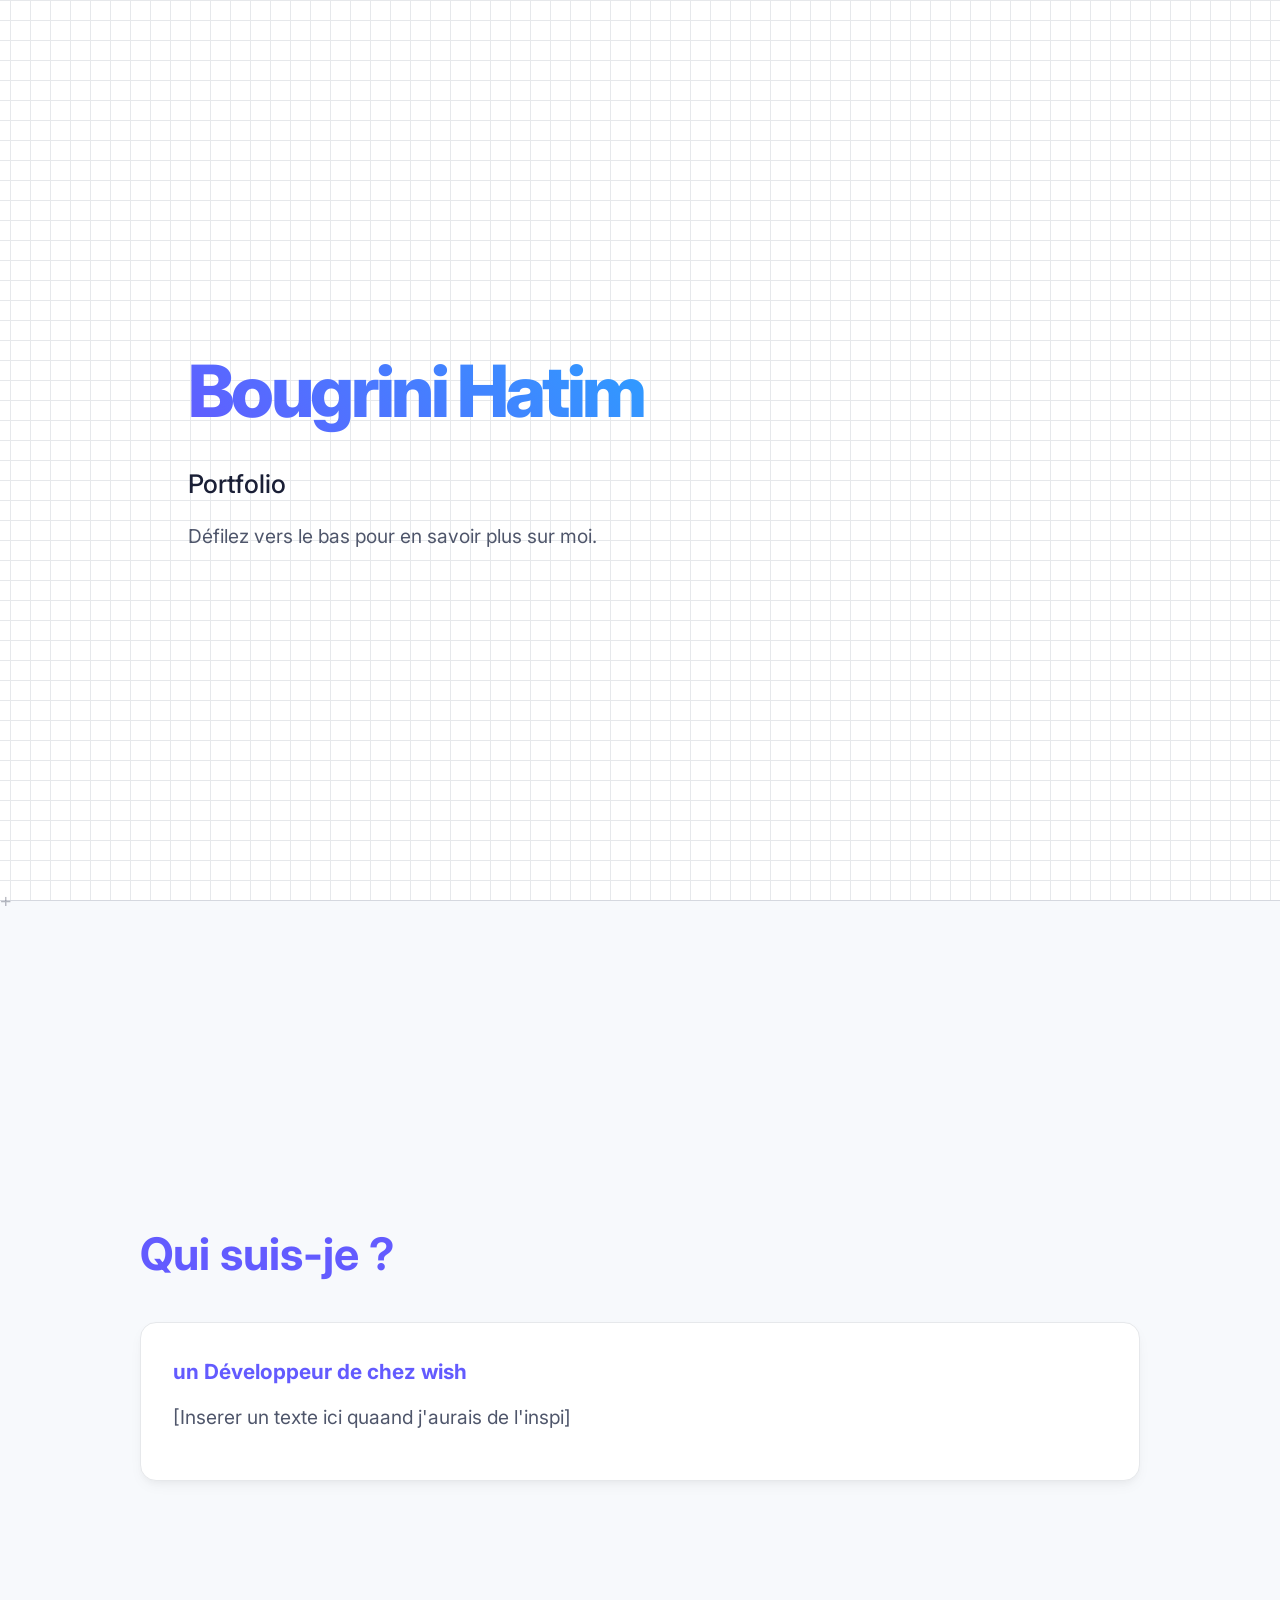
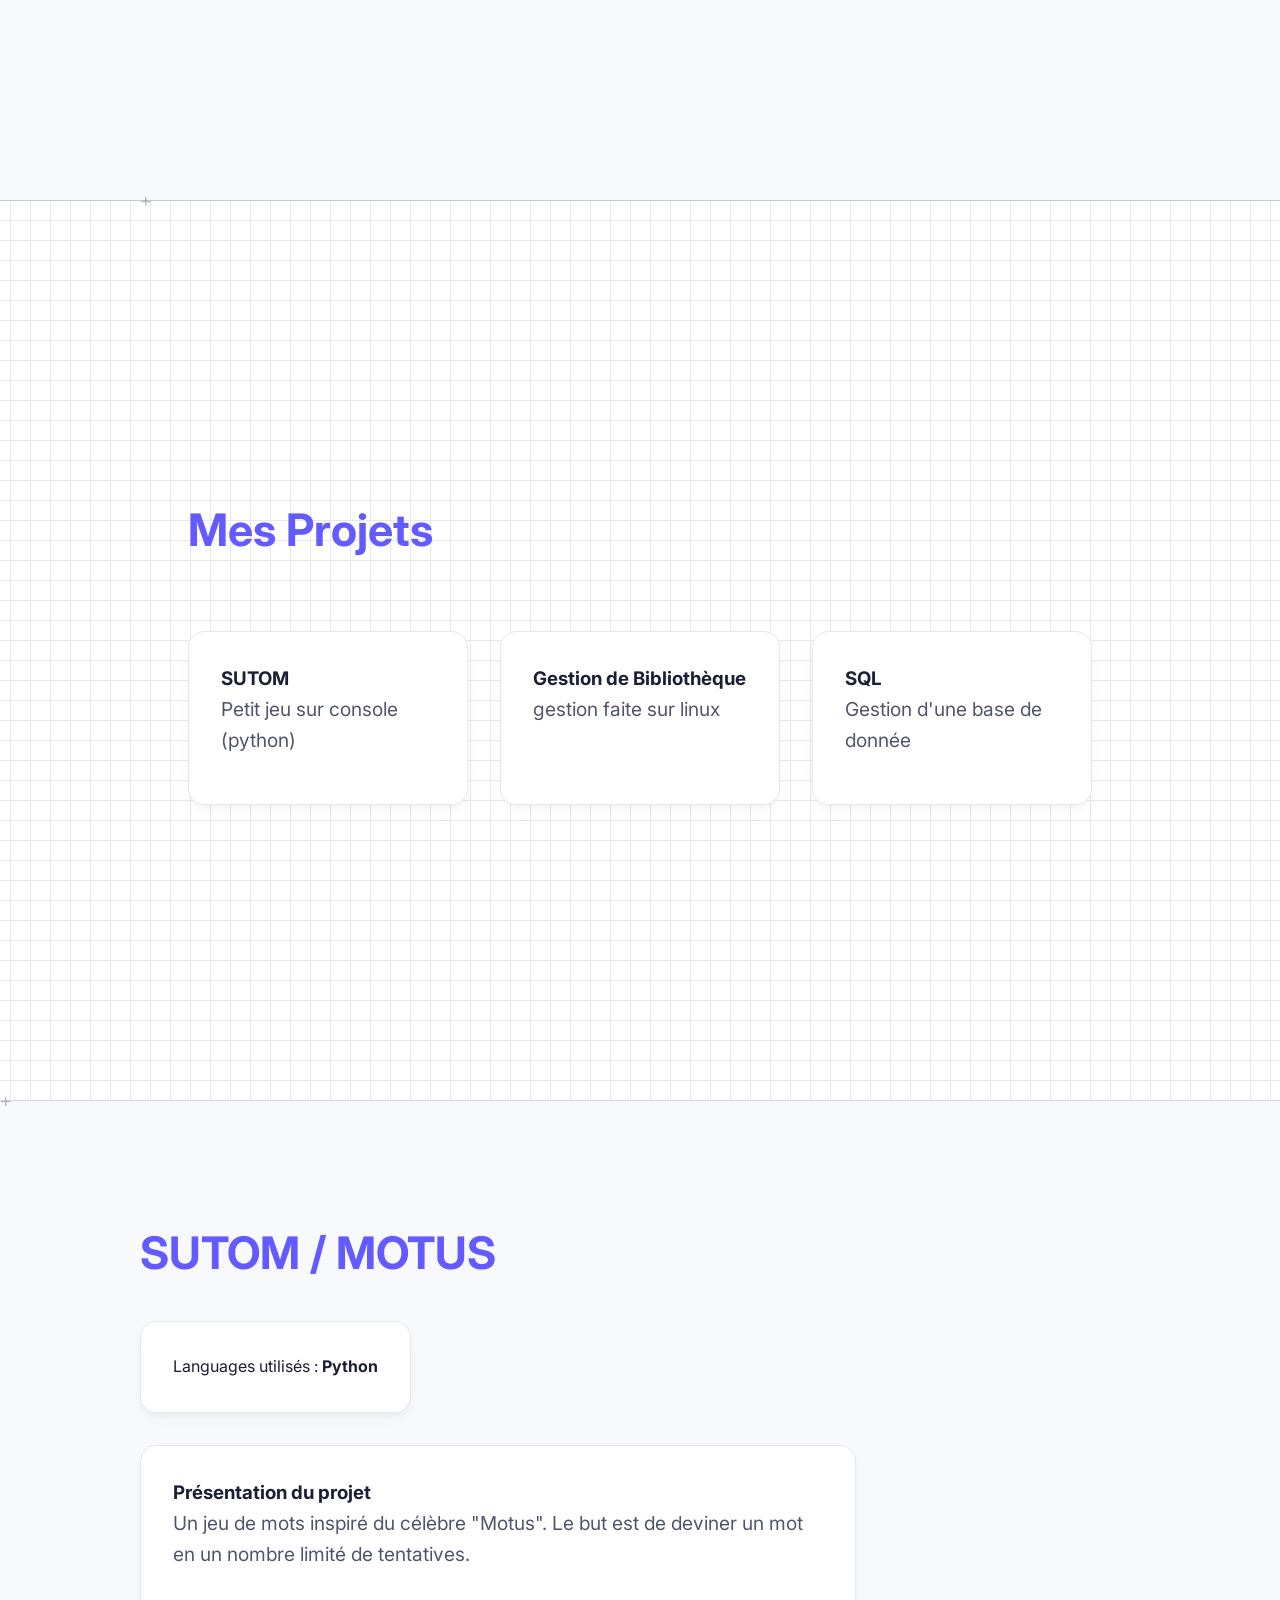
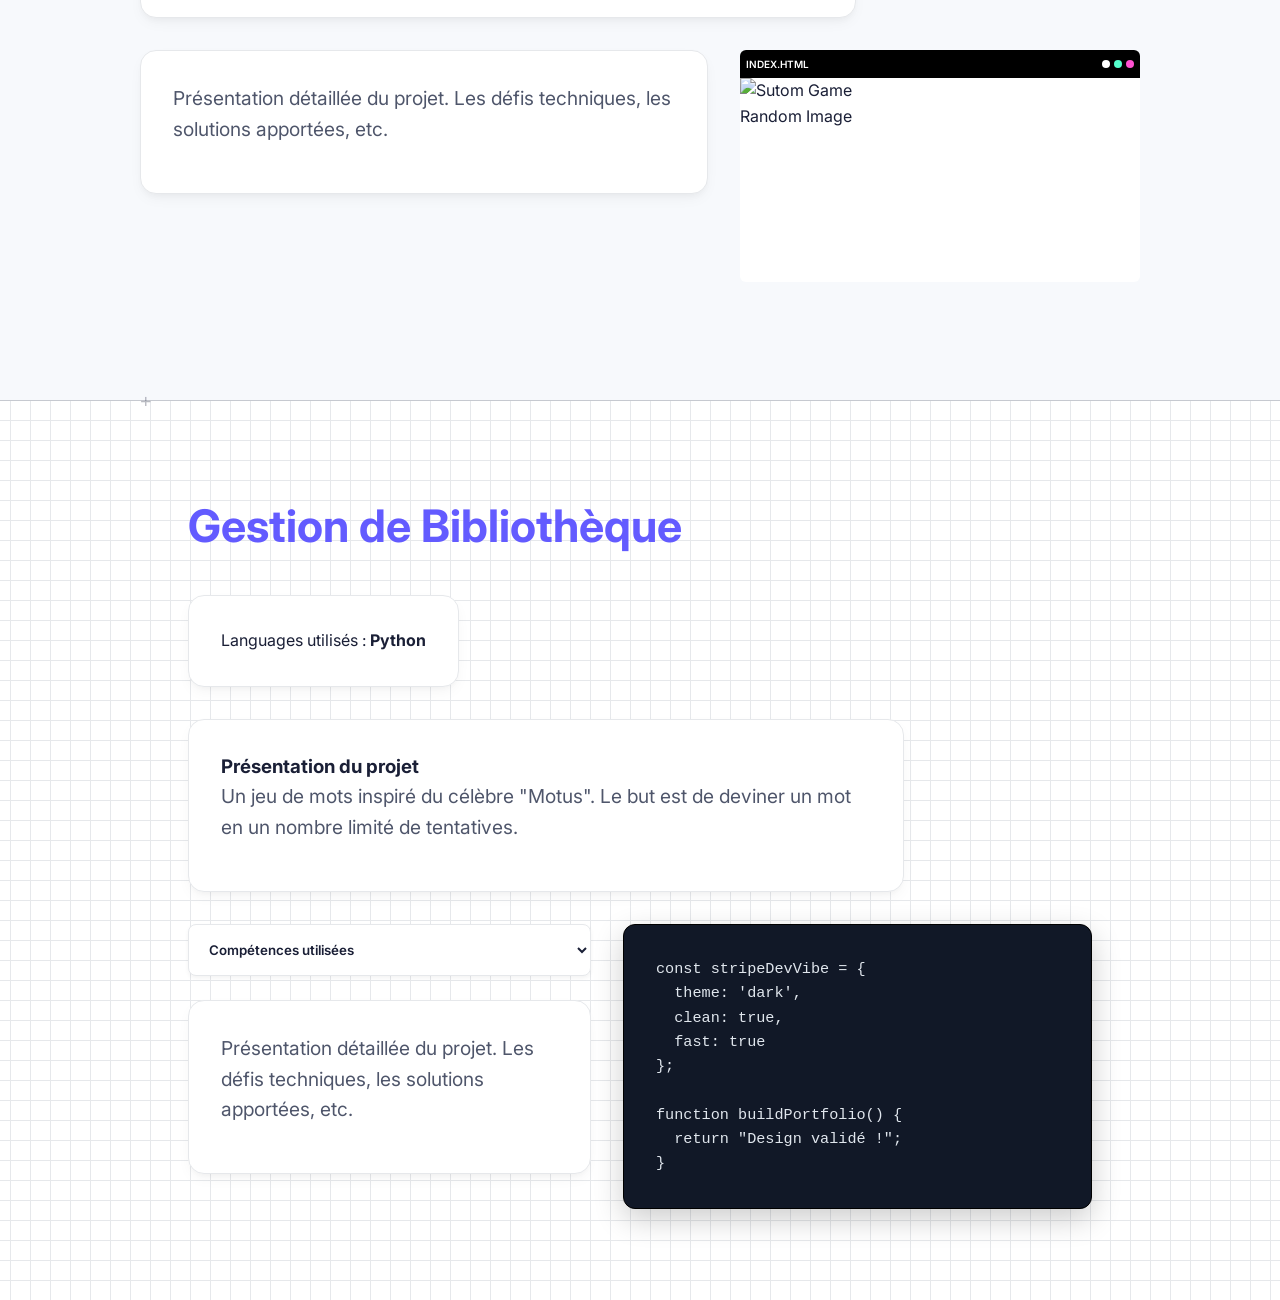
==== index.html @ d2aa2171 "feat: Add initial portfolio structure with styling and interactivity - Created index.html for the po" ====
<!DOCTYPE html>
<html lang="fr">
<head>
    <meta charset="UTF-8">
    <meta name="viewport" content="width=device-width, initial-scale=1.0">
    <title>Mon Portfolio | Développeur</title>
    
    <link href="https://fonts.googleapis.com/css2?family=Inter:wght@400;500;700&display=swap" rel="stylesheet">
    
    <link rel="stylesheet" href="style.css">
</head>
<body>

    <section class="section" id="accueil">
        <h1 class="text-gradient">Bougrini Hatim</h1>
        <p class="subtitle">Portfolio</p>
        <p>Défilez vers le bas pour en savoir plus sur moi.</p>
    </section>

    <section class="section" id="about">
        <h2>Qui suis-je ?</h2>
        <div class="card about-card">
            <p class="highlight-text">un Développeur de chez wish</p>
            <p>[Inserer un texte ici quaand j'aurais de l'inspi]</p>
        </div>
    </section>

    <section class="section" id="projets">
        <h2>Mes Projets</h2>
        <div class="projects-grid">
            <div class="card"><h3>SUTOM</h3><p>Petit jeu sur console (python)</p></div>
            <div class="card"><h3>Gestion de Bibliothèque</h3><p>gestion faite sur linux</p></div>
            <div class="card"><h3>SQL</h3><p>Gestion d'une base de donnée</p></div>

        </div>
    </section>

    <section class="section" id="projet-detail">
        <h2>SUTOM / MOTUS</h2>
        
        <div class="project-detail-layout">

            <div class="card">  
                Languages utilisés : <strong>Python</strong>
            </div>
            
            <div class="card">  
                <h3>Présentation du projet</h3>
                <p>Un jeu de mots inspiré du célèbre "Motus". Le but est de deviner un mot en un nombre limité de tentatives.</p>
            </div>

            <div class="project-info">

                
                <div class="card">
                    <p>Présentation détaillée du projet. Les défis techniques, les solutions apportées, etc.</p>
                </div>
            </div>

            <div class="window-container">
                <div class="top-bar">
                    <span class="top-bar-name">index.html</span>
                    <div class="top-bar-actions">
                        <div class="action-one"></div>
                        <div class="action-two"></div>
                        <div class="action-three"></div>
                    </div>
                </div>
                <figure>
                    <img src="image/Sutom.png" alt="Sutom Game">
                    <figcaption>Random Image</figcaption>
                </figure>
            </div>
            
        </div>
    </section>
    <section class="section" id="projet-detail">
        <h2>Gestion de Bibliothèque</h2>
        
        <div class="project-detail-layout">

            <div class="card">  
                Languages utilisés : <strong>Python</strong>
            </div>
            
            <div class="card">  
                <h3>Présentation du projet</h3>
                <p>Un jeu de mots inspiré du célèbre "Motus". Le but est de deviner un mot en un nombre limité de tentatives.</p>
            </div>

            <div class="project-info">
                <select class="custom-select">
                    <option>Compétences utilisées</option>
                    <option>Python</option>
                    <option>JavaScript</option>
                    <option>React</option>
                </select>
                
                <div class="card">
                    <p>Présentation détaillée du projet. Les défis techniques, les solutions apportées, etc.</p>
                </div>
            </div>

            <div class="code-window">
<pre><code>const stripeDevVibe = {
  theme: 'dark',
  clean: true,
  fast: true
};

function buildPortfolio() {
  return "Design validé !";
}
</code></pre>
            </div>
            
        </div>
    </section>
<script src="script.js"></script>
</body>
</html>
---- style.css ----
/* ==========================================================================
   1. VARIABLES GLOBALES - Thème Clair "Effet Papier" (Inspiration Stripe)
   ========================================================================== */
:root {
    /* Couleurs de base */
    --bg-white: #ffffff;        /* Fond pur pour l'effet papier */
    --bg-alt: #f7f9fc;          /* Fond alternatif léger pour différencier les sections */
    
    /* Cartes et Éléments */
    --card-bg: #ffffff;
    --border-color: #e6e8eb;     /* Bordure très claire pour l'effet papier */
    
    /* Typographie */
    --text-main: #1A1F36;       /* Noir très foncé pour une lecture nette */
    --text-muted: #5469D4;      /* Un bleu élégant typique de Stripe pour le texte secondaire */
    
    /* Accent et Code */
    --accent: #635bff;          /* Le violet vibrant de Stripe */
    --code-bg: #111827;         /* On garde le code en noir pour le contraste, très chic */
    
    /* Polices */
    --font-sans: 'Inter', sans-serif;
    --font-mono: 'Courier New', Courier, monospace;
}

/* ==========================================================================
   2. RÉINITIALISATION ET ARRIÈRE-PLAN
   ========================================================================== */
* { 
    box-sizing: border-box; 
    margin: 0; 
    padding: 0; 
}

html {
    scroll-behavior: smooth;
    /* On garde l'aimant vertical (Scroll Snap) pour marquer les transitions */
    scroll-snap-type: y mandatory; 
}

body {
    background-color: var(--bg-white);
    color: var(--text-main);
    font-family: var(--font-sans);
    line-height: 1.6;
    
    /* --- EFFET DE QUADRILLAGE DISCRET (Background Grid) --- */
    /* Création d'un motif de grille de 20px x 20px avec des lignes fines gris clair */
    background-image: 
        linear-gradient(var(--border-color) 1px, transparent 1px),
        linear-gradient(90deg, var(--border-color) 1px, transparent 1px);
    background-size: 20px 20px;
    background-position: center;
}

/* ==========================================================================
   3. MISE EN PAGE ET SÉPARATION ULTRA NETTE
   ========================================================================== */
.section {
    position: relative; /* INDISPENSABLE : Sert de point de repère pour dessiner la ligne */
    min-height: 100vh;
    display: flex;
    flex-direction: column;
    justify-content: center;
    max-width: 1000px;
    margin: 0 auto;
    padding: 3rem;
    
    scroll-snap-align: start; 
    scroll-snap-stop: always; 
    
    /* Animation (toujours là) */
    opacity: 0;
    transform: translateY(15vh) scale(0.92);
    filter: blur(8px); 
    transition: opacity 1.2s cubic-bezier(0.22, 1, 0.36, 1), 
                transform 1.2s cubic-bezier(0.22, 1, 0.36, 1),
                filter 1.2s cubic-bezier(0.22, 1, 0.36, 1);
}

/* --- LA LIGNE DE SÉPARATION (Bord à Bord) --- */
/* S'applique à toutes les sections sauf l'accueil (qui est tout en haut) */
.section:not(#accueil)::before {
    content: '';
    position: absolute;
    top: 0;
    left: 50%;
    transform: translateX(-50%);
    width: 100vw; /* Force la ligne à faire 100% de la largeur de l'écran */
    height: 1px;  /* Épaisseur de la ligne */
    background-color: var(--text-main); /* Couleur noire */
    opacity: 0.15; /* Transparence pour que ce soit subtil */
}

/* --- LE DÉTAIL STRIPE : LA CROIX DE REPÉRAGE (+) --- */
/* Ajoute un petit "+" technique sur le bord gauche de ton contenu */
.section:not(#accueil)::after {
    content: '+';
    position: absolute;
    top: -12px; /* Centre le "+" parfaitement sur la ligne */
    left: 0;
    color: var(--text-main);
    font-family: var(--font-mono);
    opacity: 0.3;
    font-size: 1.2rem;
}

/* Alternance des fonds */
.section:nth-child(even) {
    background-color: var(--bg-alt);
    max-width: 100%; 
    padding-left: calc(50% - 500px); 
    padding-right: calc(50% - 500px);
}

.section.is-visible {
    opacity: 1;
    transform: translateY(0) scale(1);
    filter: blur(0);
}
/* ==========================================================================
   4. TYPOGRAPHIE CLAIRE
   ========================================================================== */
h1 { 
    font-size: 4.5rem; 
    font-weight: 800; /* Plus gras pour le thème clair */
    letter-spacing: -0.05em; 
    margin-bottom: 1rem; 
    color: var(--text-main);
}

h2 { 
    font-size: 2.8rem; 
    font-weight: 700; 
    margin-bottom: 2rem; 
    color: var(--accent); /* Le titre de section utilise l'accent */
}

/* Effet de texte en dégradé mis à jour pour thème clair (style Stripe) */
.text-gradient {
    background: -webkit-linear-gradient(45deg, #635bff, #00d4ff);
    -webkit-background-clip: text;
    background-clip: text;
    -webkit-text-fill-color: transparent;
}

.subtitle {
    font-size: 1.6rem; 
    color: var(--text-main);
    font-weight: 500;
}

p { 
    color: #4f566b; /* Gris moyen pour la lecture prolongée */
    font-size: 1.2rem; 
    max-width: 650px; 
    margin-bottom: 1rem;
}

.highlight-text {
    color: var(--accent);
    font-weight: 700;
    font-size: 1.3rem;
    margin-bottom: 0.8rem;
}

/* ==========================================================================
   5. COMPOSANTS "EFFET PAPIER" (Cards)
   ========================================================================== */

/* L'élément clé : box-shadow subtil qui donne l'effet papier posé */
.card {
    background-color: var(--card-bg);
    border: 1px solid var(--border-color);
    border-radius: 16px; /* Coins plus arrondis */
    padding: 2rem;
    /* Ombre subtile et diffuse style Stripe pour l'effet papier */
    box-shadow: 0 6px 15px -3px rgba(0, 0, 0, 0.05), 
                0 4px 6px -2px rgba(0, 0, 0, 0.03);
    transition: all 0.5s cubic-bezier(0.16, 1, 0.3, 1);
}

/* Effet au survol plus prononcé */
.card:hover {
    border-color: #c4cdd5; /* La bordure se fonce un peu */
    transform: translateY(-8px); /* La carte se soulève */
    /* L'ombre devient plus forte pour accentuer le soulèvement */
    box-shadow: 0 20px 25px -5px rgba(0, 0, 0, 0.1), 
                0 10px 10px -5px rgba(0, 0, 0, 0.04);
}

/* Grille de la section 3 */
.projects-grid {
    display: grid;
    grid-template-columns: repeat(auto-fit, minmax(280px, 1fr)); 
    gap: 2rem; /* Plus d'espace */
    margin-top: 2rem;
}

/* Mise en page de la section 4 (Détail projet) */
.project-detail-layout {
    display: flex;
    flex-wrap: wrap; 
    gap: 2rem;
    align-items: flex-start;
}

.project-info { 
    flex: 1; 
    min-width: 300px;
}

/* Design du menu déroulant mis à jour (style "competence menu déroulant" de ta maquette) */
.custom-select {
    background: var(--card-bg);
    color: var(--text-main);
    border: 1px solid var(--border-color);
    padding: 1rem;
    border-radius: 8px;
    margin-bottom: 1.5rem;
    font-family: inherit;
    font-weight: 600;
    width: 100%;
    cursor: pointer;
    box-shadow: 0 2px 4px rgba(0,0,0,0.05);
}

/* Design de la fenêtre de code (On garde le noir pour le contraste) */
.code-window {
    flex: 1;
    min-width: 300px;
    background-color: var(--code-bg);
    border: 1px solid #000;
    border-radius: 12px;
    padding: 2rem;
    font-family: var(--font-mono);
    color: #e0e6ed;
    font-size: 0.95rem;
    overflow-x: auto;
    box-shadow: 0 10px 30px rgba(0,0,0,0.2); /* Ombre plus forte ici pour le détacher */
}


/* ===== Window Container ===== */
.window-container {
    width: 400px;
    height: 232px;
    background-color: white;
    border-radius: 6px;
    overflow: hidden;
}

/* ===== Top Bar ===== */
.top-bar {
    padding: 6px;
    background-color: black;
    display: flex;
    align-items: center;
    justify-content: space-between;
}

.top-bar-name {
    color:white;
    font-size: 10px;
    font-weight: 600;
    text-transform: uppercase;
}

.top-bar-actions {
    display: flex;
    align-items: center;
    justify-content: center;
    gap: 4px;
}

/* ===== Action Buttons ===== */
.action-one,
.action-two,
.action-three {
    width: 8px;
    height: 8px;
    border-radius: 50%;
    background-color: #888;
}

.action-one {
    background-color: #FFFFFF;
}

.action-two {
    background-color: #54FFCC;
}

.action-three {
    background-color: #FF51D1;
}

/* ===== Media Content ===== */
figure {
    margin: 0;
    height: 100%;
    width: 100%;
}

img,
video {
    height: 100%;
    width: 100%;
    object-fit: cover;
}
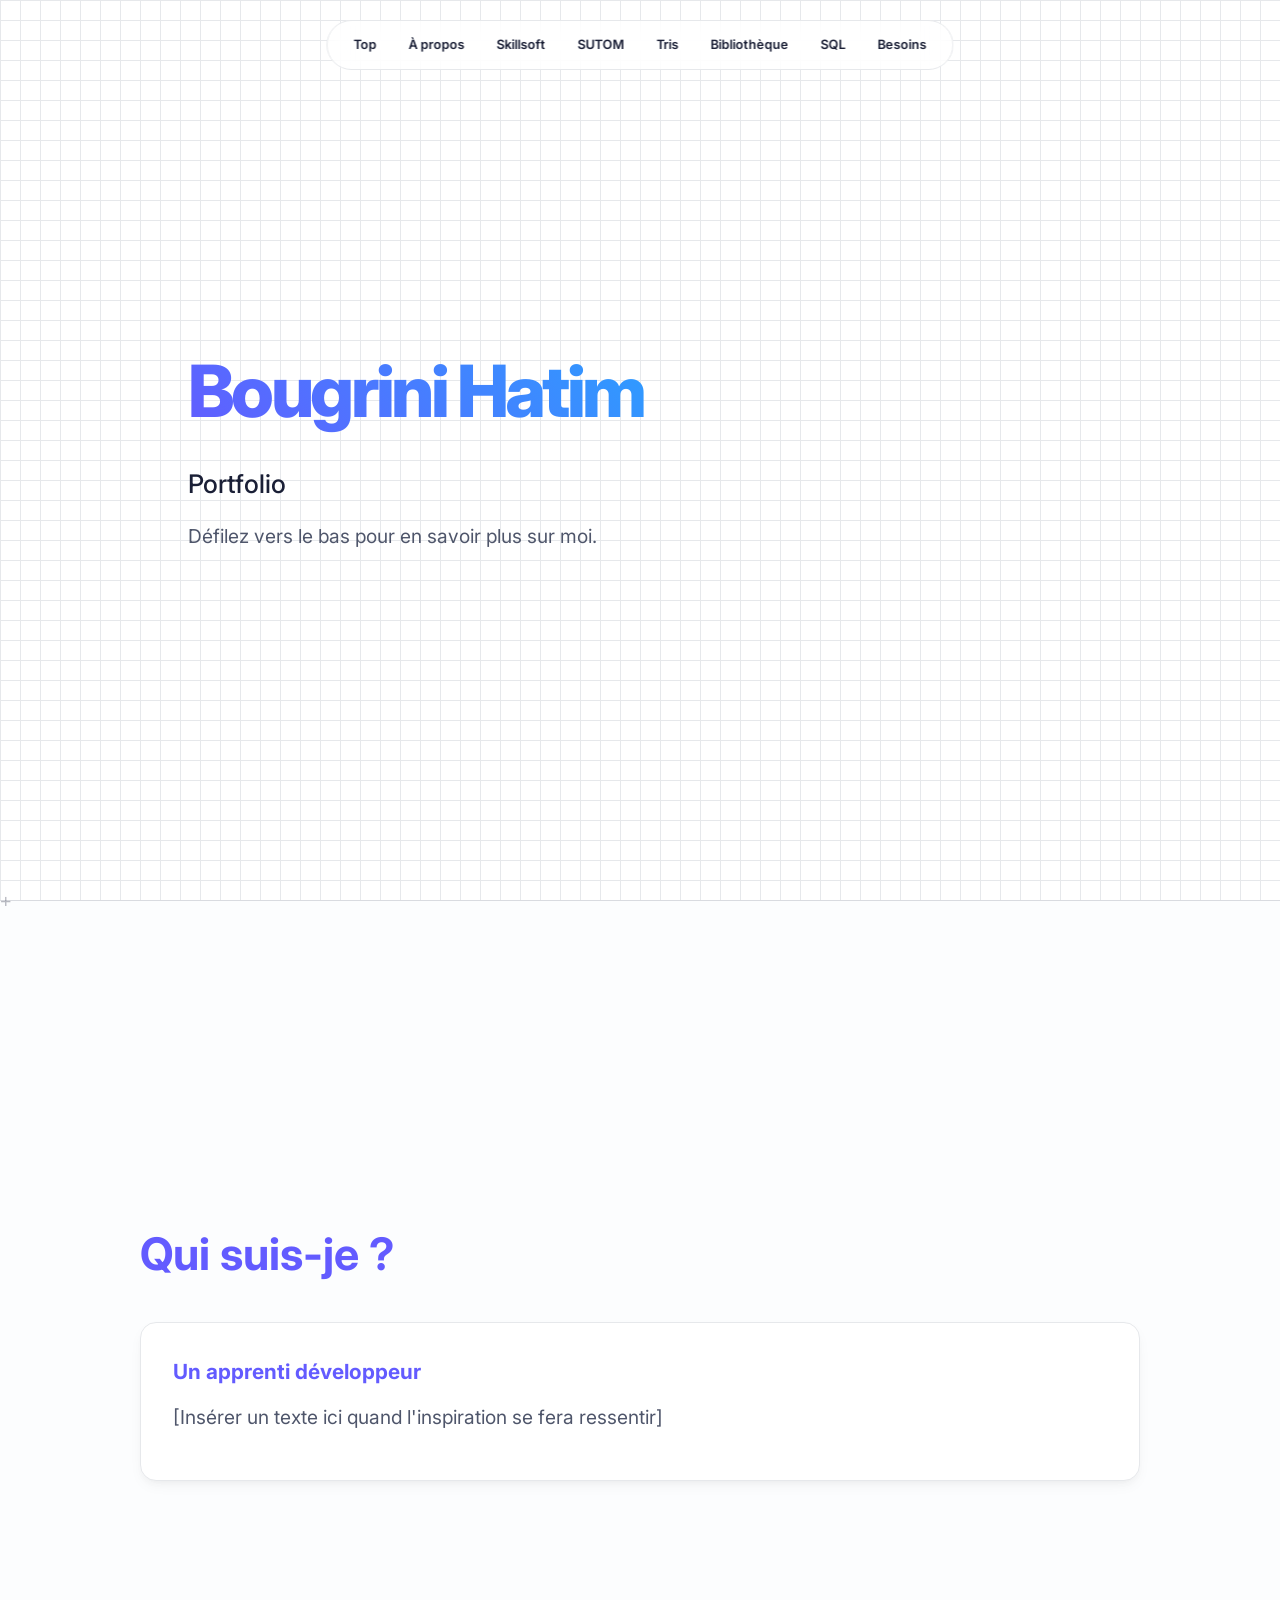
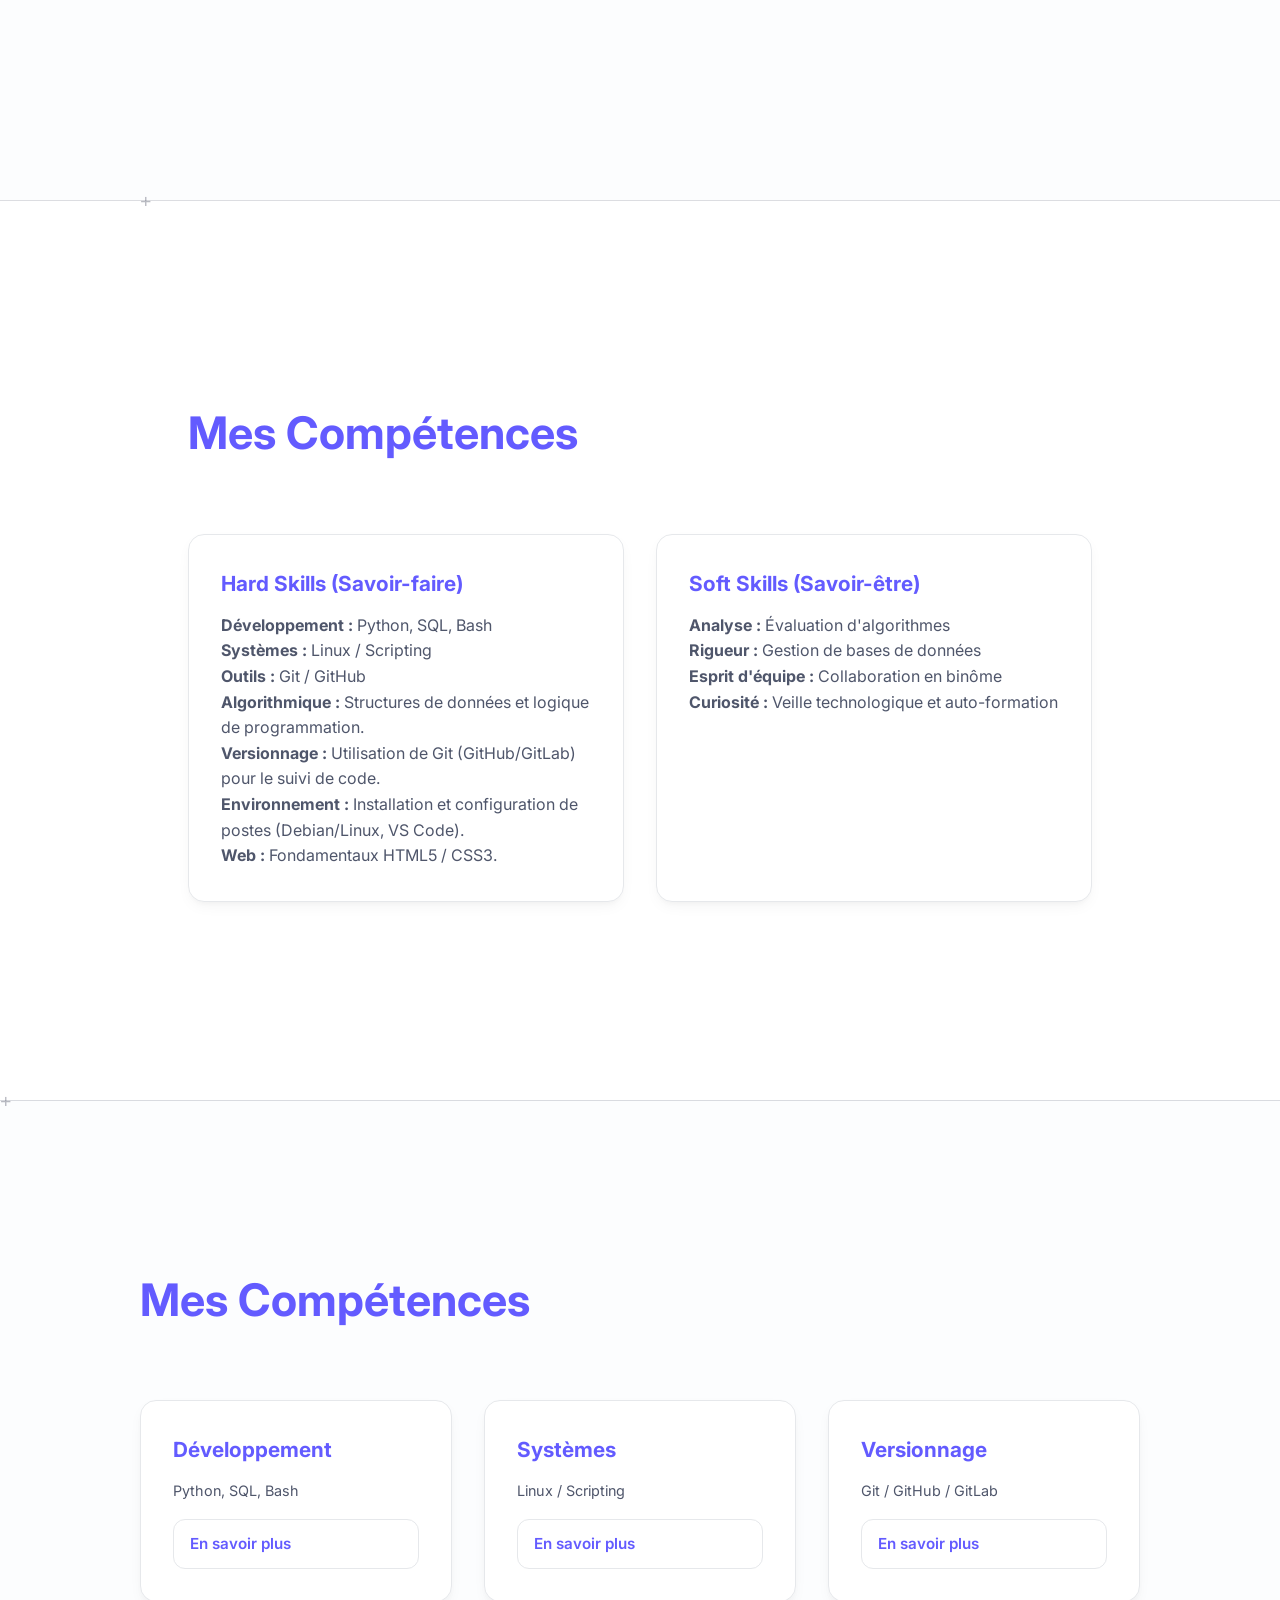
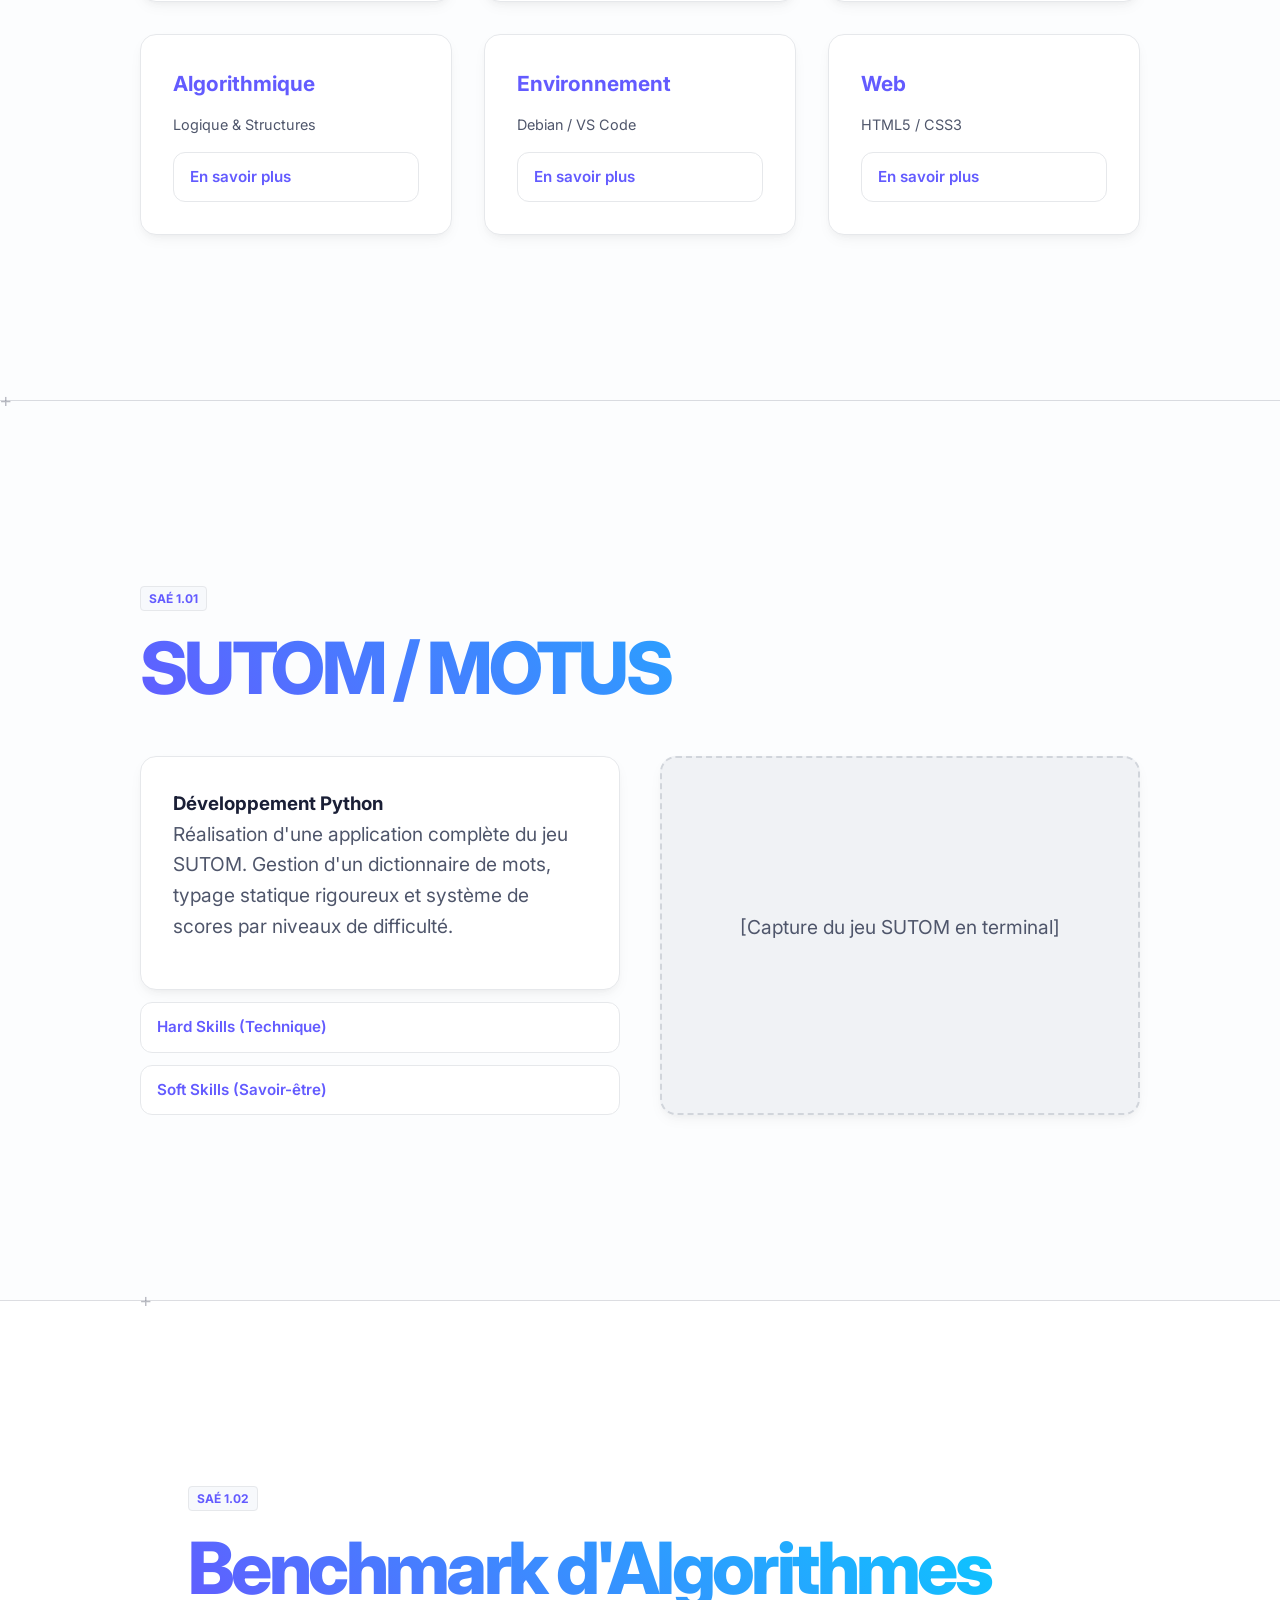
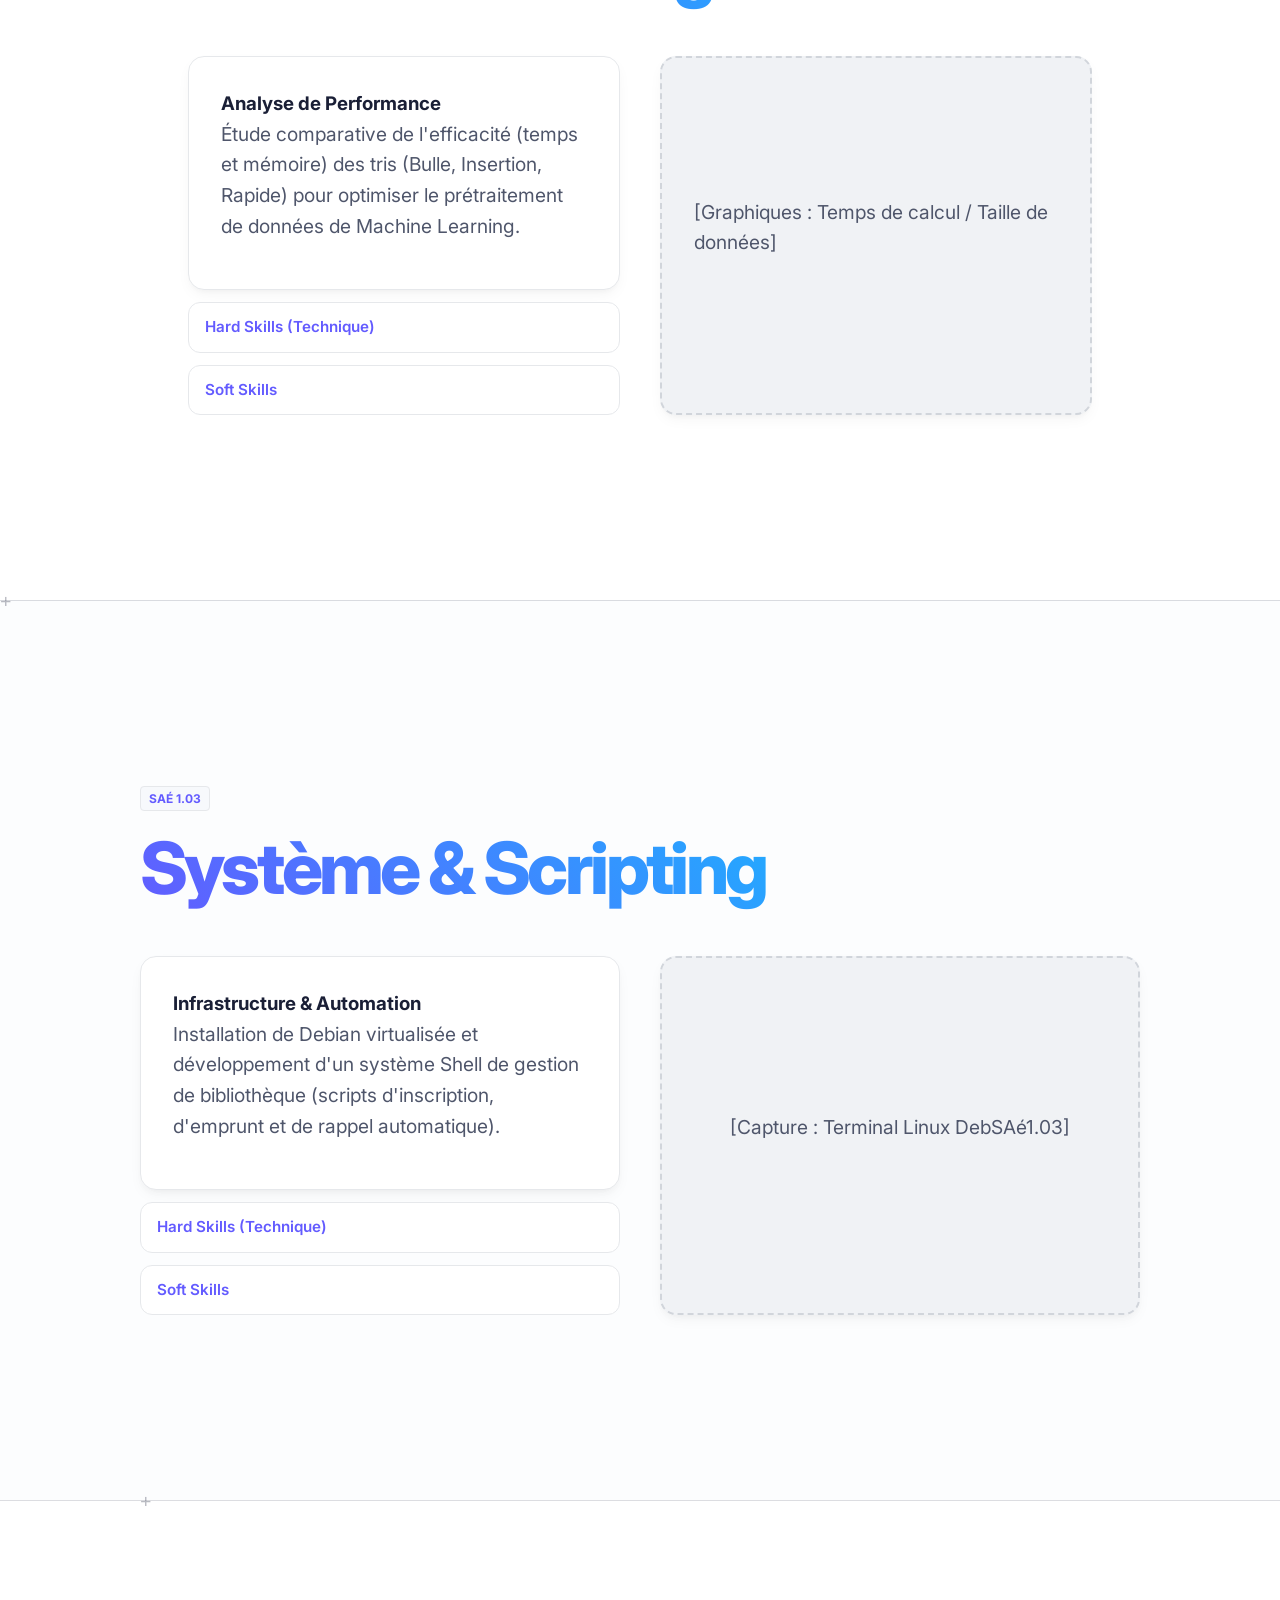
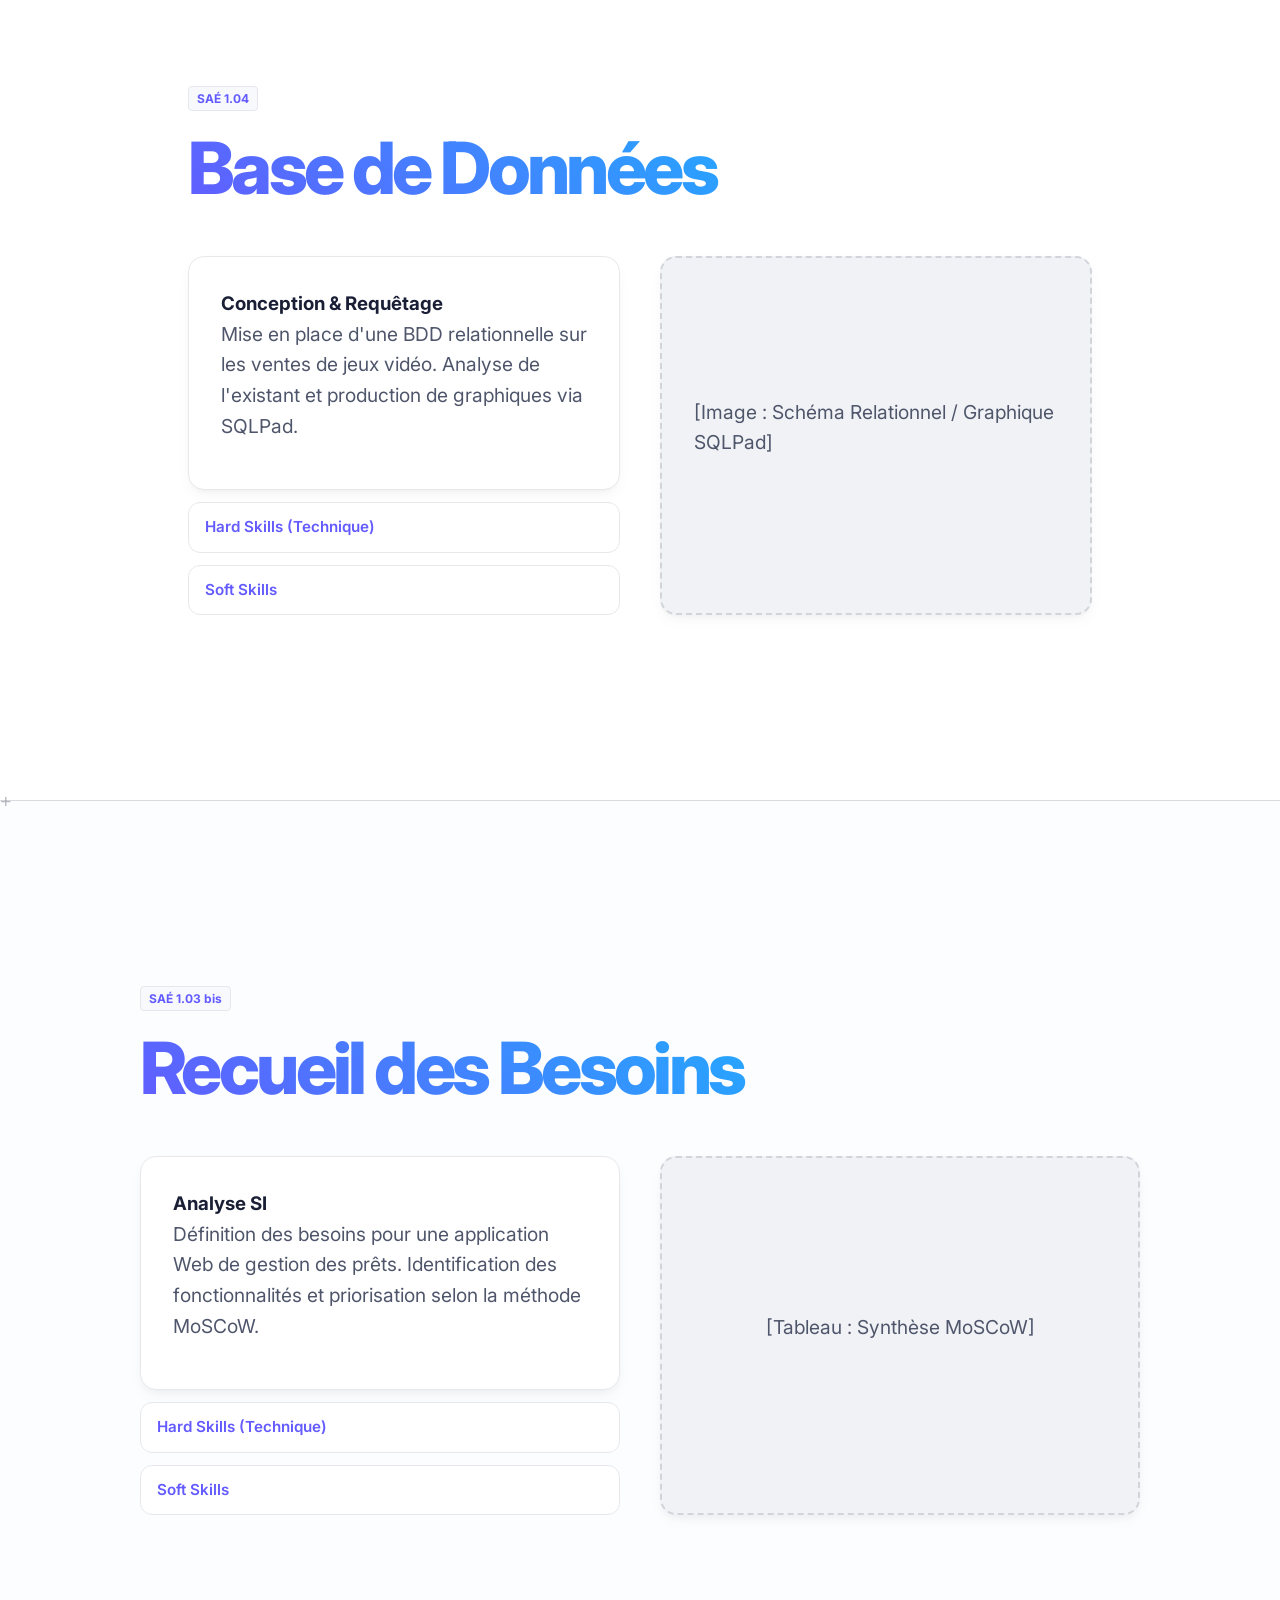
==== commit 66673f6a: "Amelioration du visuel ajout de page pour les hard skills et softskills ajoute des pages manquant su" ====
--- a/index.html
+++ b/index.html
@@ -20,102 +20,303 @@
     <section class="section" id="about">
         <h2>Qui suis-je ?</h2>
         <div class="card about-card">
-            <p class="highlight-text">un Développeur de chez wish</p>
-            <p>[Inserer un texte ici quaand j'aurais de l'inspi]</p>
-        </div>
-    </section>
-
-    <section class="section" id="projets">
-        <h2>Mes Projets</h2>
+            <p class="highlight-text">Un apprenti développeur</p>
+            <p>[Insérer un texte ici quand l'inspiration se fera ressentir]</p>
+        </div>
+    </section>
+
+    <section class="section" id="skillsoft">
+        <h2>Mes Compétences</h2>
         <div class="projects-grid">
-            <div class="card"><h3>SUTOM</h3><p>Petit jeu sur console (python)</p></div>
-            <div class="card"><h3>Gestion de Bibliothèque</h3><p>gestion faite sur linux</p></div>
-            <div class="card"><h3>SQL</h3><p>Gestion d'une base de donnée</p></div>
-
-        </div>
-    </section>
-
-    <section class="section" id="projet-detail">
-        <h2>SUTOM / MOTUS</h2>
-        
-        <div class="project-detail-layout">
-
-            <div class="card">  
-                Languages utilisés : <strong>Python</strong>
-            </div>
+            <div class="card">
+                <p class="highlight-text">Hard Skills (Savoir-faire)</p>
+                <ul style="list-style: none; color: #4f566b;">
+                    <li><strong>Développement :</strong> Python, SQL, Bash </li>
+                    <li><strong>Systèmes :</strong> Linux / Scripting </li>
+                    <li><strong>Outils :</strong> Git / GitHub </li>
+                    <li><strong>Algorithmique :</strong> Structures de données et logique de programmation.</li>
+                    <li><strong>Versionnage :</strong> Utilisation de Git (GitHub/GitLab) pour le suivi de code.</li>
+                    <li><strong>Environnement :</strong> Installation et configuration de postes (Debian/Linux, VS Code).</li>
+                    <li><strong>Web :</strong> Fondamentaux HTML5 / CSS3.</li>
+                </ul>
+            </div>
+            <div class="card">
+                <p class="highlight-text">Soft Skills (Savoir-être)</p>
+                <ul style="list-style: none; color: #4f566b;">
+                    <li><strong>Analyse :</strong> Évaluation d'algorithmes </li>
+                    <li><strong>Rigueur :</strong> Gestion de bases de données </li>
+                    <li><strong>Esprit d'équipe :</strong> Collaboration en binôme</li>
+                    <li><strong>Curiosité :</strong> Veille technologique et auto-formation</li>
+                </ul>
+            </div>
+        </div>
+    </section>
+    <section class="section" id="skillhard">
+        <h2>Mes Compétences</h2>
+        <div class="projects-grid">
             
-            <div class="card">  
-                <h3>Présentation du projet</h3>
-                <p>Un jeu de mots inspiré du célèbre "Motus". Le but est de deviner un mot en un nombre limité de tentatives.</p>
-            </div>
-
-            <div class="project-info">
-
-                
-                <div class="card">
-                    <p>Présentation détaillée du projet. Les défis techniques, les solutions apportées, etc.</p>
-                </div>
-            </div>
-
-            <div class="window-container">
-                <div class="top-bar">
-                    <span class="top-bar-name">index.html</span>
-                    <div class="top-bar-actions">
-                        <div class="action-one"></div>
-                        <div class="action-two"></div>
-                        <div class="action-three"></div>
-                    </div>
-                </div>
-                <figure>
-                    <img src="image/Sutom.png" alt="Sutom Game">
-                    <figcaption>Random Image</figcaption>
-                </figure>
-            </div>
-            
-        </div>
-    </section>
-    <section class="section" id="projet-detail">
-        <h2>Gestion de Bibliothèque</h2>
-        
-        <div class="project-detail-layout">
-
-            <div class="card">  
-                Languages utilisés : <strong>Python</strong>
-            </div>
-            
-            <div class="card">  
-                <h3>Présentation du projet</h3>
-                <p>Un jeu de mots inspiré du célèbre "Motus". Le but est de deviner un mot en un nombre limité de tentatives.</p>
-            </div>
-
-            <div class="project-info">
-                <select class="custom-select">
-                    <option>Compétences utilisées</option>
-                    <option>Python</option>
-                    <option>JavaScript</option>
-                    <option>React</option>
-                </select>
-                
-                <div class="card">
-                    <p>Présentation détaillée du projet. Les défis techniques, les solutions apportées, etc.</p>
-                </div>
-            </div>
-
-            <div class="code-window">
-<pre><code>const stripeDevVibe = {
-  theme: 'dark',
-  clean: true,
-  fast: true
-};
-
-function buildPortfolio() {
-  return "Design validé !";
-}
-</code></pre>
-            </div>
-            
-        </div>
-    </section>
+            <div class="card">
+                <p class="highlight-text">Développement</p>
+                <p style="color: #4f566b; font-size: 0.9rem;">Python, SQL, Bash</p>
+                <details class="skills-dropdown">
+                    <summary>En savoir plus</summary>
+                    <div class="skills-content">
+                        <p>Conception d'applications encore en cours d'apprantissage au sein de l'IUT du limousin.</p>
+                    </div>
+                </details>
+            </div>
+
+            <div class="card">
+                <p class="highlight-text">Systèmes</p>
+                <p style="color: #4f566b; font-size: 0.9rem;">Linux / Scripting</p>
+                <details class="skills-dropdown">
+                    <summary>En savoir plus</summary>
+                    <div class="skills-content">
+                        <p>Maîtrise de l'environnement Linux, manipulation de fichiers et création de scripts Shell pour l'administration système.</p>
+                    </div>
+                </details>
+            </div>
+
+            <div class="card">
+                <p class="highlight-text">Versionnage</p>
+                <p style="color: #4f566b; font-size: 0.9rem;">Git / GitHub / GitLab</p>
+                <details class="skills-dropdown">
+                    <summary>En savoir plus</summary>
+                    <div class="skills-content">
+                        <p>Suivi de modifications de code, gestion de branches et collaboration sur des dépôts distants (GitHub).</p>
+                    </div>
+                </details>
+            </div>
+
+            <div class="card">
+                <p class="highlight-text">Algorithmique</p>
+                <p style="color: #4f566b; font-size: 0.9rem;">Logique & Structures</p>
+                <details class="skills-dropdown">
+                    <summary>En savoir plus</summary>
+                    <div class="skills-content">
+                        <p>Étude de la complexité des tris via observation des couts en temp et en memoires, optimisation des performances.</p>
+                    </div>
+                </details>
+            </div>
+
+            <div class="card">
+                <p class="highlight-text">Environnement</p>
+                <p style="color: #4f566b; font-size: 0.9rem;">Debian / VS Code</p>
+                <details class="skills-dropdown">
+                    <summary>En savoir plus</summary>
+                    <div class="skills-content">
+                        <p>Installation et configuration complète de postes de travail virtualisés. Pour configurer l'acces au systeme de gestion de la bibliotheque.</p>
+                    </div>
+                </details>
+            </div>
+
+            <div class="card">
+                <p class="highlight-text">Web</p>
+                <p style="color: #4f566b; font-size: 0.9rem;">HTML5 / CSS3</p>
+                <details class="skills-dropdown">
+                    <summary>En savoir plus</summary>
+                    <div class="skills-content">
+                        <p>Elaboration lors de Td/Tp de site web en cours d'apprantissage au sein de l'IUT du limousin.</p>
+                    </div>
+                </details>
+            </div>
+
+        </div>
+    </section>
+    
+
+   <nav class="project-nav">
+    <a href="#accueil">Top</a>
+    <a href="#about">À propos</a>
+    <a href="#skillsoft">Skillsoft</a>
+
+    <a href="#sutom">SUTOM</a>
+    <a href="#tris">Tris</a>
+    <a href="#bash">Bibliothèque</a>
+    <a href="#sql">SQL</a>
+    <a href="#besoins">Besoins</a>
+    </nav>
+
+    <section class="section project-full-page" id="sutom">
+        <div class="project-container">
+            <span class="tag">SAÉ 1.01</span>
+            <h1 class="text-gradient">SUTOM / MOTUS</h1>
+            <div class="project-grid-layout">
+                <div class="project-info">
+                    <div class="card">
+                        <h3>Développement Python</h3>
+                        <p>Réalisation d'une application complète du jeu SUTOM. Gestion d'un dictionnaire de mots, typage statique rigoureux et système de scores par niveaux de difficulté.</p>
+                    </div>
+                    <details class="skills-dropdown">
+                        <summary>   Hard Skills (Technique)</summary>
+                        <div class="skills-content">
+                            <ul>
+                                <li><strong>AC 1 & 2 :</strong> Implémentation et élaboration de conceptions simples.</li>
+                                <li><strong>Algorithmique :</strong> Logique de comparaison de chaînes et gestion de dictionnaires.</li>
+                                <li><strong>Tests :</strong> Validation des spécifications via tests unitaires (AC 3).</li>
+                            </ul>
+                        </div>
+                    </details>
+                    <details class="skills-dropdown">
+                        <summary>   Soft Skills (Savoir-être)</summary>
+                        <div class="skills-content">
+                            <p><strong>Rigueur :</strong> Utilisation systématique de préconditions et postconditions. <br> <strong>Travail d'équipe :</strong> Collaboration efficace en binôme.</p>
+                        </div>
+                    </details>
+                </div>
+                <div class="project-visual">
+                    <div class="card image-placeholder">
+                        <p>[Capture du jeu SUTOM en terminal]</p>
+                    </div>
+                </div>
+            </div>
+        </div>
+    </section>
+
+    <section class="section project-full-page" id="tris">
+        <div class="project-container">
+            <span class="tag">SAÉ 1.02</span>
+            <h1 class="text-gradient">Benchmark d'Algorithmes</h1>
+            <div class="project-grid-layout">
+                <div class="project-info">
+                    <div class="card">
+                        <h3>Analyse de Performance</h3>
+                        <p>Étude comparative de l'efficacité (temps et mémoire) des tris (Bulle, Insertion, Rapide) pour optimiser le prétraitement de données de Machine Learning.</p>
+                    </div>
+                    <details class="skills-dropdown">
+                        <summary>   Hard Skills (Technique)</summary>
+                        <div class="skills-content">
+                            <ul>
+                                <li><strong>AC 1 & 2 :</strong> Analyse méthodique et comparaison d'approches algorithmiques.</li>
+                                <li><strong>Mathématiques :</strong> Formalisation d'outils de mesure de complexité (AC 3).</li>
+                                <li><strong>Visualisation :</strong> Génération de graphiques de performance.</li>
+                            </ul>
+                        </div>
+                    </details>
+                    <details class="skills-dropdown">
+                        <summary>   Soft Skills</summary>
+                        <div class="skills-content">
+                            <p><strong>Esprit Critique :</strong> Interprétation scientifique des résultats de benchmark. <br> <strong>Synthèse :</strong> Présentation orale des résultats techniques.</p>
+                        </div>
+                    </details>
+                </div>
+                <div class="project-visual">
+                    <div class="card image-placeholder">
+                        <p>[Graphiques : Temps de calcul / Taille de données]</p>
+                    </div>
+                </div>
+            </div>
+        </div>
+    </section>
+
+    <section class="section project-full-page" id="bash">
+        <div class="project-container">
+            <span class="tag">SAÉ 1.03</span>
+            <h1 class="text-gradient">Système & Scripting</h1>
+            <div class="project-grid-layout">
+                <div class="project-info">
+                    <div class="card">
+                        <h3>Infrastructure & Automation</h3>
+                        <p>Installation de Debian virtualisée et développement d'un système Shell de gestion de bibliothèque (scripts d'inscription, d'emprunt et de rappel automatique).</p>
+                    </div>
+                    <details class="skills-dropdown">
+                        <summary>   Hard Skills (Technique)</summary>
+                        <div class="skills-content">
+                            <ul>
+                                <li><strong>Système :</strong> Virtualisation (VirtualBox), partitionnement Swap, gestion multi-utilisateurs.</li>
+                                <li><strong>Shell :</strong> Scripting Bash avancé (SED, GREP, AWK, Date).</li>
+                                <li><strong>Sécurité :</strong> Configuration rigoureuse des droits (chmod/chown).</li>
+                            </ul>
+                        </div>
+                    </details>
+                    <details class="skills-dropdown">
+                        <summary>   Soft Skills</summary>
+                        <div class="skills-content">
+                            <p><strong>Méthodologie :</strong> Respect des procédures d'installation. <br> <strong>Sécurité :</strong> Vigilance sur les accès et la confidentialité.</p>
+                        </div>
+                    </details>
+                </div>
+                <div class="project-visual">
+                    <div class="card image-placeholder">
+                        <p>[Capture : Terminal Linux DebSAé1.03]</p>
+                    </div>
+                </div>
+            </div>
+        </div>
+    </section>
+
+    <section class="section project-full-page" id="sql">
+        <div class="project-container">
+            <span class="tag">SAÉ 1.04</span>
+            <h1 class="text-gradient">Base de Données</h1>
+            <div class="project-grid-layout">
+                <div class="project-info">
+                    <div class="card">
+                        <h3>Conception & Requêtage</h3>
+                        <p>Mise en place d'une BDD relationnelle sur les ventes de jeux vidéo. Analyse de l'existant et production de graphiques via SQLPad.</p>
+                    </div>
+                    <details class="skills-dropdown">
+                        <summary>   Hard Skills (Technique)</summary>
+                        <div class="skills-content">
+                            <ul>
+                                <li><strong>AC 1 :</strong> Interrogation de BDD via requêtes complexes (Jointures, Agrégats).</li>
+                                <li><strong>AC 3 :</strong> Modélisation (MCD/MLD) à partir d'un cahier des charges client.</li>
+                                <li><strong>Visualisation :</strong> Publication de graphiques analytiques.</li>
+                            </ul>
+                        </div>
+                    </details>
+                    <details class="skills-dropdown">
+                        <summary>   Soft Skills</summary>
+                        <div class="skills-content">
+                            <p><strong>Analyse :</strong> Capacité à proposer des extensions à un modèle existant. <br> <strong>Rigueur :</strong> Cohérence des données relationnelles.</p>
+                        </div>
+                    </details>
+                </div>
+                <div class="project-visual">
+                    <div class="card image-placeholder">
+                        <p>[Image : Schéma Relationnel / Graphique SQLPad]</p>
+                    </div>
+                </div>
+            </div>
+        </div>
+    </section>
+
+    <section class="section project-full-page" id="besoins">
+        <div class="project-container">
+            <span class="tag">SAÉ 1.03 bis</span>
+            <h1 class="text-gradient">Recueil des Besoins</h1>
+            <div class="project-grid-layout">
+                <div class="project-info">
+                    <div class="card">
+                        <h3>Analyse SI</h3>
+                        <p>Définition des besoins pour une application Web de gestion des prêts. Identification des fonctionnalités et priorisation selon la méthode MoSCoW.</p>
+                    </div>
+                    <details class="skills-dropdown">
+                        <summary>   Hard Skills (Technique)</summary>
+                        <div class="skills-content">
+                            <ul>
+                                <li><strong>Méthodologie :</strong> Tableau MoSCoW (Must, Should, Could, Won't).</li>
+                                <li><strong>Analyse :</strong> Distinction besoins fonctionnels et non-fonctionnels.</li>
+                                <li><strong>Gestion de Projet :</strong> Lien entre besoins, objectifs et exigences mesurables.</li>
+                            </ul>
+                        </div>
+                    </details>
+                    <details class="skills-dropdown">
+                        <summary>   Soft Skills</summary>
+                        <div class="skills-content">
+                            <p><strong>Empathie :</strong> Analyse du point de vue utilisateur. <br> <strong>Communication :</strong> Rédaction de documentation technique claire.</p>
+                        </div>
+                    </details>
+                </div>
+                <div class="project-visual">
+                    <div class="card image-placeholder">
+                        <p>[Tableau : Synthèse MoSCoW]</p>
+                    </div>
+                </div>
+            </div>
+        </div>
+    </section>
+    
 <script src="script.js"></script>
 </body>
 </html>
--- a/style.css
+++ b/style.css
@@ -2,23 +2,14 @@
    1. VARIABLES GLOBALES - Thème Clair "Effet Papier" (Inspiration Stripe)
    ========================================================================== */
 :root {
-    /* Couleurs de base */
-    --bg-white: #ffffff;        /* Fond pur pour l'effet papier */
-    --bg-alt: #f7f9fc;          /* Fond alternatif léger pour différencier les sections */
-    
-    /* Cartes et Éléments */
+    --bg-white: #ffffff;
+    --bg-alt: #f7f9fc;
     --card-bg: #ffffff;
-    --border-color: #e6e8eb;     /* Bordure très claire pour l'effet papier */
-    
-    /* Typographie */
-    --text-main: #1A1F36;       /* Noir très foncé pour une lecture nette */
-    --text-muted: #5469D4;      /* Un bleu élégant typique de Stripe pour le texte secondaire */
-    
-    /* Accent et Code */
-    --accent: #635bff;          /* Le violet vibrant de Stripe */
-    --code-bg: #111827;         /* On garde le code en noir pour le contraste, très chic */
-    
-    /* Polices */
+    --border-color: #e6e8eb;
+    --text-main: #1A1F36;
+    --text-muted: #5469D4;
+    --accent: #635bff;
+    --code-bg: #111827;
     --font-sans: 'Inter', sans-serif;
     --font-mono: 'Courier New', Courier, monospace;
 }
@@ -34,7 +25,6 @@
 
 html {
     scroll-behavior: smooth;
-    /* On garde l'aimant vertical (Scroll Snap) pour marquer les transitions */
     scroll-snap-type: y mandatory; 
 }
 
@@ -44,20 +34,20 @@
     font-family: var(--font-sans);
     line-height: 1.6;
     
-    /* --- EFFET DE QUADRILLAGE DISCRET (Background Grid) --- */
-    /* Création d'un motif de grille de 20px x 20px avec des lignes fines gris clair */
+    /* Quadrillage fixe */
     background-image: 
         linear-gradient(var(--border-color) 1px, transparent 1px),
         linear-gradient(90deg, var(--border-color) 1px, transparent 1px);
     background-size: 20px 20px;
-    background-position: center;
-}
-
-/* ==========================================================================
-   3. MISE EN PAGE ET SÉPARATION ULTRA NETTE
+    background-attachment: fixed; 
+}
+
+/* ==========================================================================
+   3. MISE EN PAGE ET SÉPARATION
    ========================================================================== */
 .section {
-    position: relative; /* INDISPENSABLE : Sert de point de repère pour dessiner la ligne */
+    background-color: transparent !important;
+    position: relative;
     min-height: 100vh;
     display: flex;
     flex-direction: column;
@@ -69,7 +59,7 @@
     scroll-snap-align: start; 
     scroll-snap-stop: always; 
     
-    /* Animation (toujours là) */
+    /* Animation */
     opacity: 0;
     transform: translateY(15vh) scale(0.92);
     filter: blur(8px); 
@@ -78,26 +68,30 @@
                 filter 1.2s cubic-bezier(0.22, 1, 0.36, 1);
 }
 
-/* --- LA LIGNE DE SÉPARATION (Bord à Bord) --- */
-/* S'applique à toutes les sections sauf l'accueil (qui est tout en haut) */
+.section.is-visible {
+    opacity: 1;
+    transform: translateY(0) scale(1);
+    filter: blur(0);
+}
+
+/* Ligne de séparation */
 .section:not(#accueil)::before {
     content: '';
     position: absolute;
     top: 0;
     left: 50%;
     transform: translateX(-50%);
-    width: 100vw; /* Force la ligne à faire 100% de la largeur de l'écran */
-    height: 1px;  /* Épaisseur de la ligne */
-    background-color: var(--text-main); /* Couleur noire */
-    opacity: 0.15; /* Transparence pour que ce soit subtil */
-}
-
-/* --- LE DÉTAIL STRIPE : LA CROIX DE REPÉRAGE (+) --- */
-/* Ajoute un petit "+" technique sur le bord gauche de ton contenu */
+    width: 100vw;
+    height: 1px;
+    background-color: var(--text-main);
+    opacity: 0.15;
+}
+
+/* Croix de repérage (+) */
 .section:not(#accueil)::after {
     content: '+';
     position: absolute;
-    top: -12px; /* Centre le "+" parfaitement sur la ligne */
+    top: -12px;
     left: 0;
     color: var(--text-main);
     font-family: var(--font-mono);
@@ -105,25 +99,19 @@
     font-size: 1.2rem;
 }
 
-/* Alternance des fonds */
 .section:nth-child(even) {
-    background-color: var(--bg-alt);
+    background-color: rgba(247, 249, 252, 0.4) !important;
     max-width: 100%; 
     padding-left: calc(50% - 500px); 
     padding-right: calc(50% - 500px);
 }
 
-.section.is-visible {
-    opacity: 1;
-    transform: translateY(0) scale(1);
-    filter: blur(0);
-}
-/* ==========================================================================
-   4. TYPOGRAPHIE CLAIRE
+/* ==========================================================================
+   4. TYPOGRAPHIE
    ========================================================================== */
 h1 { 
     font-size: 4.5rem; 
-    font-weight: 800; /* Plus gras pour le thème clair */
+    font-weight: 800; 
     letter-spacing: -0.05em; 
     margin-bottom: 1rem; 
     color: var(--text-main);
@@ -133,10 +121,9 @@
     font-size: 2.8rem; 
     font-weight: 700; 
     margin-bottom: 2rem; 
-    color: var(--accent); /* Le titre de section utilise l'accent */
-}
-
-/* Effet de texte en dégradé mis à jour pour thème clair (style Stripe) */
+    color: var(--accent);
+}
+
 .text-gradient {
     background: -webkit-linear-gradient(45deg, #635bff, #00d4ff);
     -webkit-background-clip: text;
@@ -151,7 +138,7 @@
 }
 
 p { 
-    color: #4f566b; /* Gris moyen pour la lecture prolongée */
+    color: #4f566b;
     font-size: 1.2rem; 
     max-width: 650px; 
     margin-bottom: 1rem;
@@ -165,39 +152,32 @@
 }
 
 /* ==========================================================================
-   5. COMPOSANTS "EFFET PAPIER" (Cards)
-   ========================================================================== */
-
-/* L'élément clé : box-shadow subtil qui donne l'effet papier posé */
+   5. COMPOSANTS
+   ========================================================================== */
 .card {
     background-color: var(--card-bg);
     border: 1px solid var(--border-color);
-    border-radius: 16px; /* Coins plus arrondis */
+    border-radius: 16px;
     padding: 2rem;
-    /* Ombre subtile et diffuse style Stripe pour l'effet papier */
     box-shadow: 0 6px 15px -3px rgba(0, 0, 0, 0.05), 
                 0 4px 6px -2px rgba(0, 0, 0, 0.03);
     transition: all 0.5s cubic-bezier(0.16, 1, 0.3, 1);
 }
 
-/* Effet au survol plus prononcé */
 .card:hover {
-    border-color: #c4cdd5; /* La bordure se fonce un peu */
-    transform: translateY(-8px); /* La carte se soulève */
-    /* L'ombre devient plus forte pour accentuer le soulèvement */
+    border-color: #c4cdd5;
+    transform: translateY(-8px);
     box-shadow: 0 20px 25px -5px rgba(0, 0, 0, 0.1), 
                 0 10px 10px -5px rgba(0, 0, 0, 0.04);
 }
 
-/* Grille de la section 3 */
 .projects-grid {
     display: grid;
     grid-template-columns: repeat(auto-fit, minmax(280px, 1fr)); 
-    gap: 2rem; /* Plus d'espace */
+    gap: 2rem;
     margin-top: 2rem;
 }
 
-/* Mise en page de la section 4 (Détail projet) */
 .project-detail-layout {
     display: flex;
     flex-wrap: wrap; 
@@ -210,7 +190,6 @@
     min-width: 300px;
 }
 
-/* Design du menu déroulant mis à jour (style "competence menu déroulant" de ta maquette) */
 .custom-select {
     background: var(--card-bg);
     color: var(--text-main);
@@ -222,10 +201,8 @@
     font-weight: 600;
     width: 100%;
     cursor: pointer;
-    box-shadow: 0 2px 4px rgba(0,0,0,0.05);
-}
-
-/* Design de la fenêtre de code (On garde le noir pour le contraste) */
+}
+
 .code-window {
     flex: 1;
     min-width: 300px;
@@ -237,11 +214,10 @@
     color: #e0e6ed;
     font-size: 0.95rem;
     overflow-x: auto;
-    box-shadow: 0 10px 30px rgba(0,0,0,0.2); /* Ombre plus forte ici pour le détacher */
-}
-
-
-/* ===== Window Container ===== */
+    box-shadow: 0 10px 30px rgba(0,0,0,0.2);
+}
+
+/* Window Mockup */
 .window-container {
     width: 400px;
     height: 232px;
@@ -250,7 +226,6 @@
     overflow: hidden;
 }
 
-/* ===== Top Bar ===== */
 .top-bar {
     padding: 6px;
     background-color: black;
@@ -259,52 +234,99 @@
     justify-content: space-between;
 }
 
-.top-bar-name {
-    color:white;
-    font-size: 10px;
+.top-bar-name { color: white; font-size: 10px; font-weight: 600; text-transform: uppercase; }
+
+.top-bar-actions { display: flex; gap: 4px; }
+
+.action-one, .action-two, .action-three { width: 8px; height: 8px; border-radius: 50%; }
+.action-one { background-color: #FFFFFF; }
+.action-two { background-color: #54FFCC; }
+.action-three { background-color: #FF51D1; }
+
+/* Details & Menus */
+.tag {
+    background: var(--bg-alt);
+    color: var(--accent);
+    padding: 4px 8px;
+    border-radius: 4px;
+    font-size: 0.75rem;
+    font-weight: bold;
+    border: 1px solid var(--border-color);
+}
+
+details.skills-dropdown {
+    margin-top: 12px;
+    border: 1px solid var(--border-color);
+    border-radius: 12px;
+    background: #fff;
+    overflow: hidden;
+}
+
+summary {
+    padding: 12px 16px;
+    font-size: 0.95rem;
     font-weight: 600;
-    text-transform: uppercase;
-}
-
-.top-bar-actions {
+    color: var(--accent);
+    cursor: pointer;
+    list-style: none;
+}
+
+.skills-content {
+    padding: 16px;
+    border-top: 1px solid var(--border-color);
+    background-color: #fafbfc;
+    font-size: 0.9rem;
+}
+
+@keyframes fadeIn {
+    from { opacity: 0; transform: translateY(-5px); }
+    to { opacity: 1; transform: translateY(0); }
+}
+
+/* Nav & Grid Layouts */
+.project-nav {
+    position: fixed;
+    top: 20px;
+    left: 50%;
+    transform: translateX(-50%);
+    background: rgba(255, 255, 255, 0.7);
+    backdrop-filter: blur(12px);
+    padding: 8px 16px;
+    border-radius: 40px;
+    border: 1px solid var(--border-color);
+    z-index: 1000;
+    display: flex;
+    gap: 12px;
+}
+
+.project-nav a {
+    text-decoration: none;
+    color: var(--text-main);
+    font-size: 0.8rem;
+    font-weight: 600;
+    padding: 6px 10px;
+    border-radius: 20px;
+}
+
+.project-grid-layout {
+    display: grid;
+    grid-template-columns: 1fr 1fr;
+    gap: 40px;
+    margin-top: 30px;
+}
+
+.image-placeholder {
+    height: 100%;
+    min-height: 350px;
+    background: #f0f2f5;
+    border: 2px dashed #d1d5db;
     display: flex;
     align-items: center;
     justify-content: center;
-    gap: 4px;
-}
-
-/* ===== Action Buttons ===== */
-.action-one,
-.action-two,
-.action-three {
-    width: 8px;
-    height: 8px;
-    border-radius: 50%;
-    background-color: #888;
-}
-
-.action-one {
-    background-color: #FFFFFF;
-}
-
-.action-two {
-    background-color: #54FFCC;
-}
-
-.action-three {
-    background-color: #FF51D1;
-}
-
-/* ===== Media Content ===== */
-figure {
-    margin: 0;
-    height: 100%;
-    width: 100%;
-}
-
-img,
-video {
-    height: 100%;
-    width: 100%;
-    object-fit: cover;
+    color: #9ca3af;
+}
+
+@media (max-width: 850px) {
+    .project-grid-layout { grid-template-columns: 1fr; }
+    .project-nav { display: none; }
 }
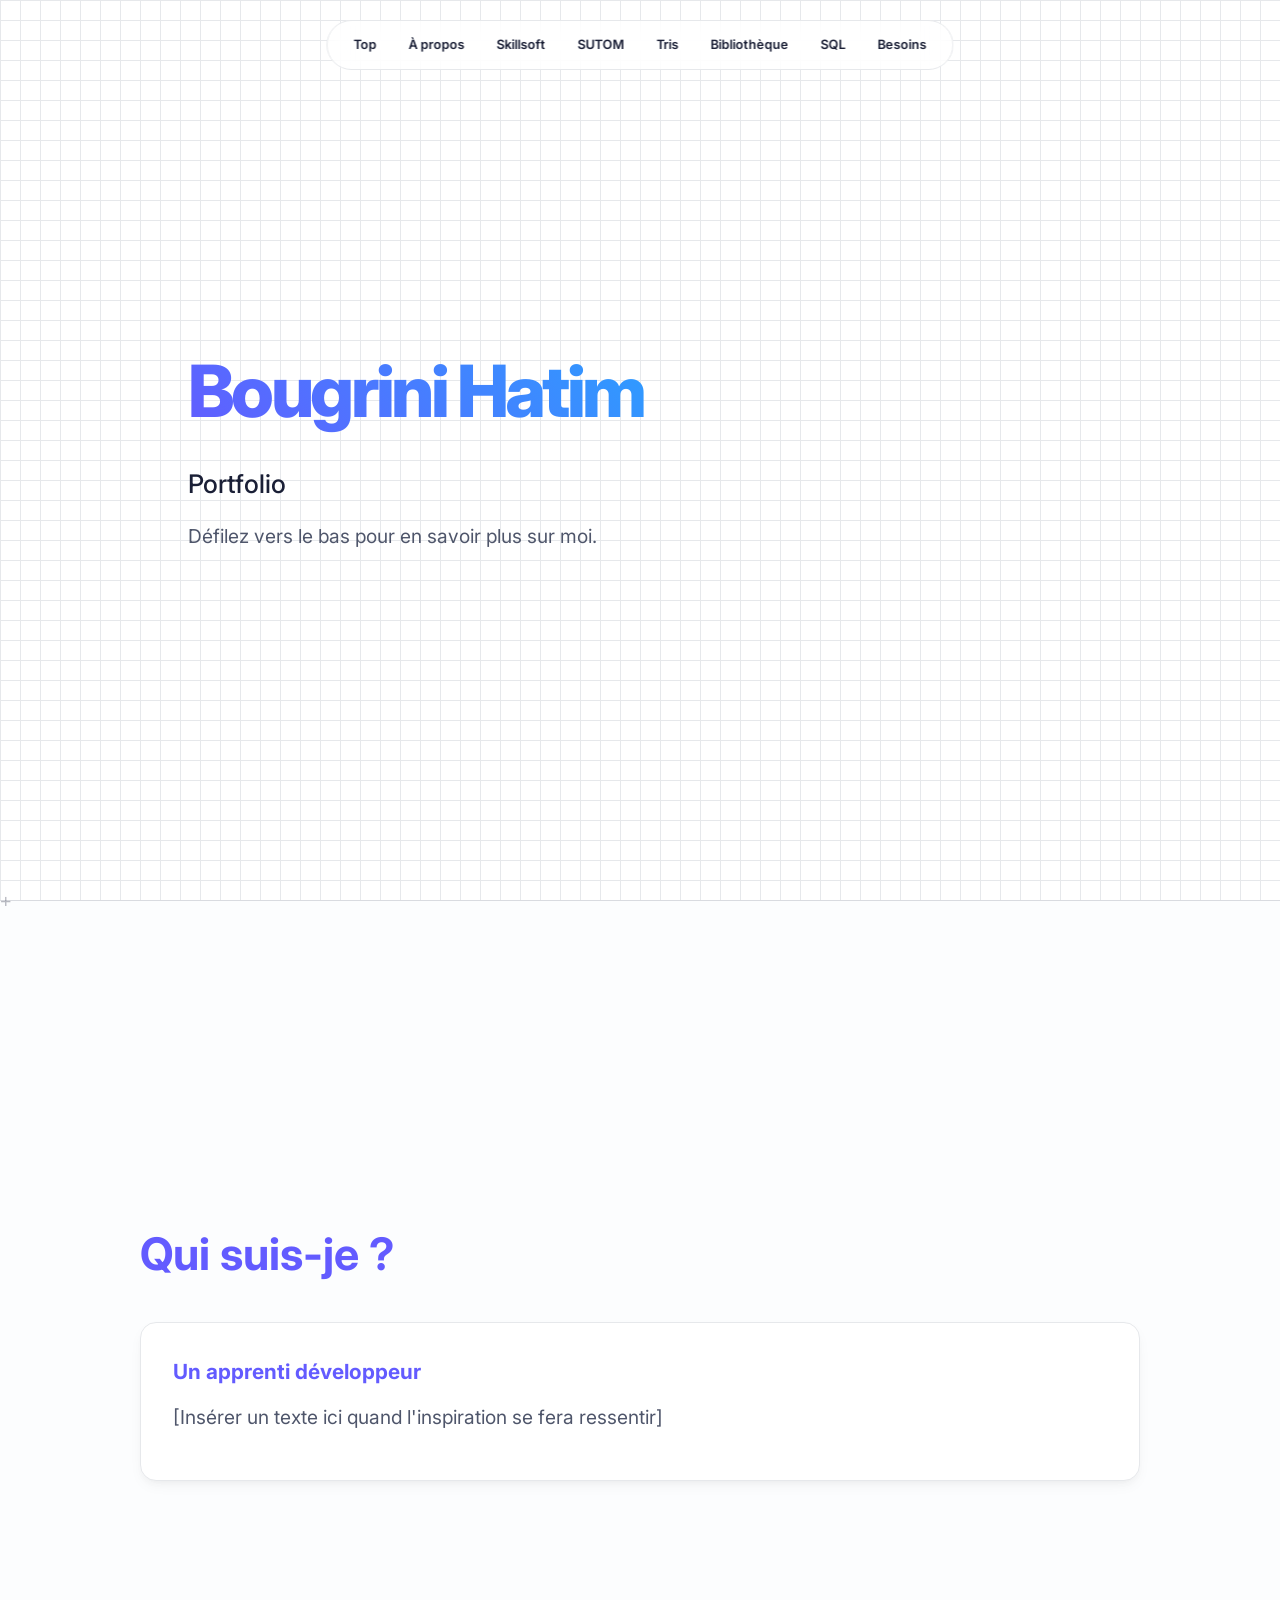
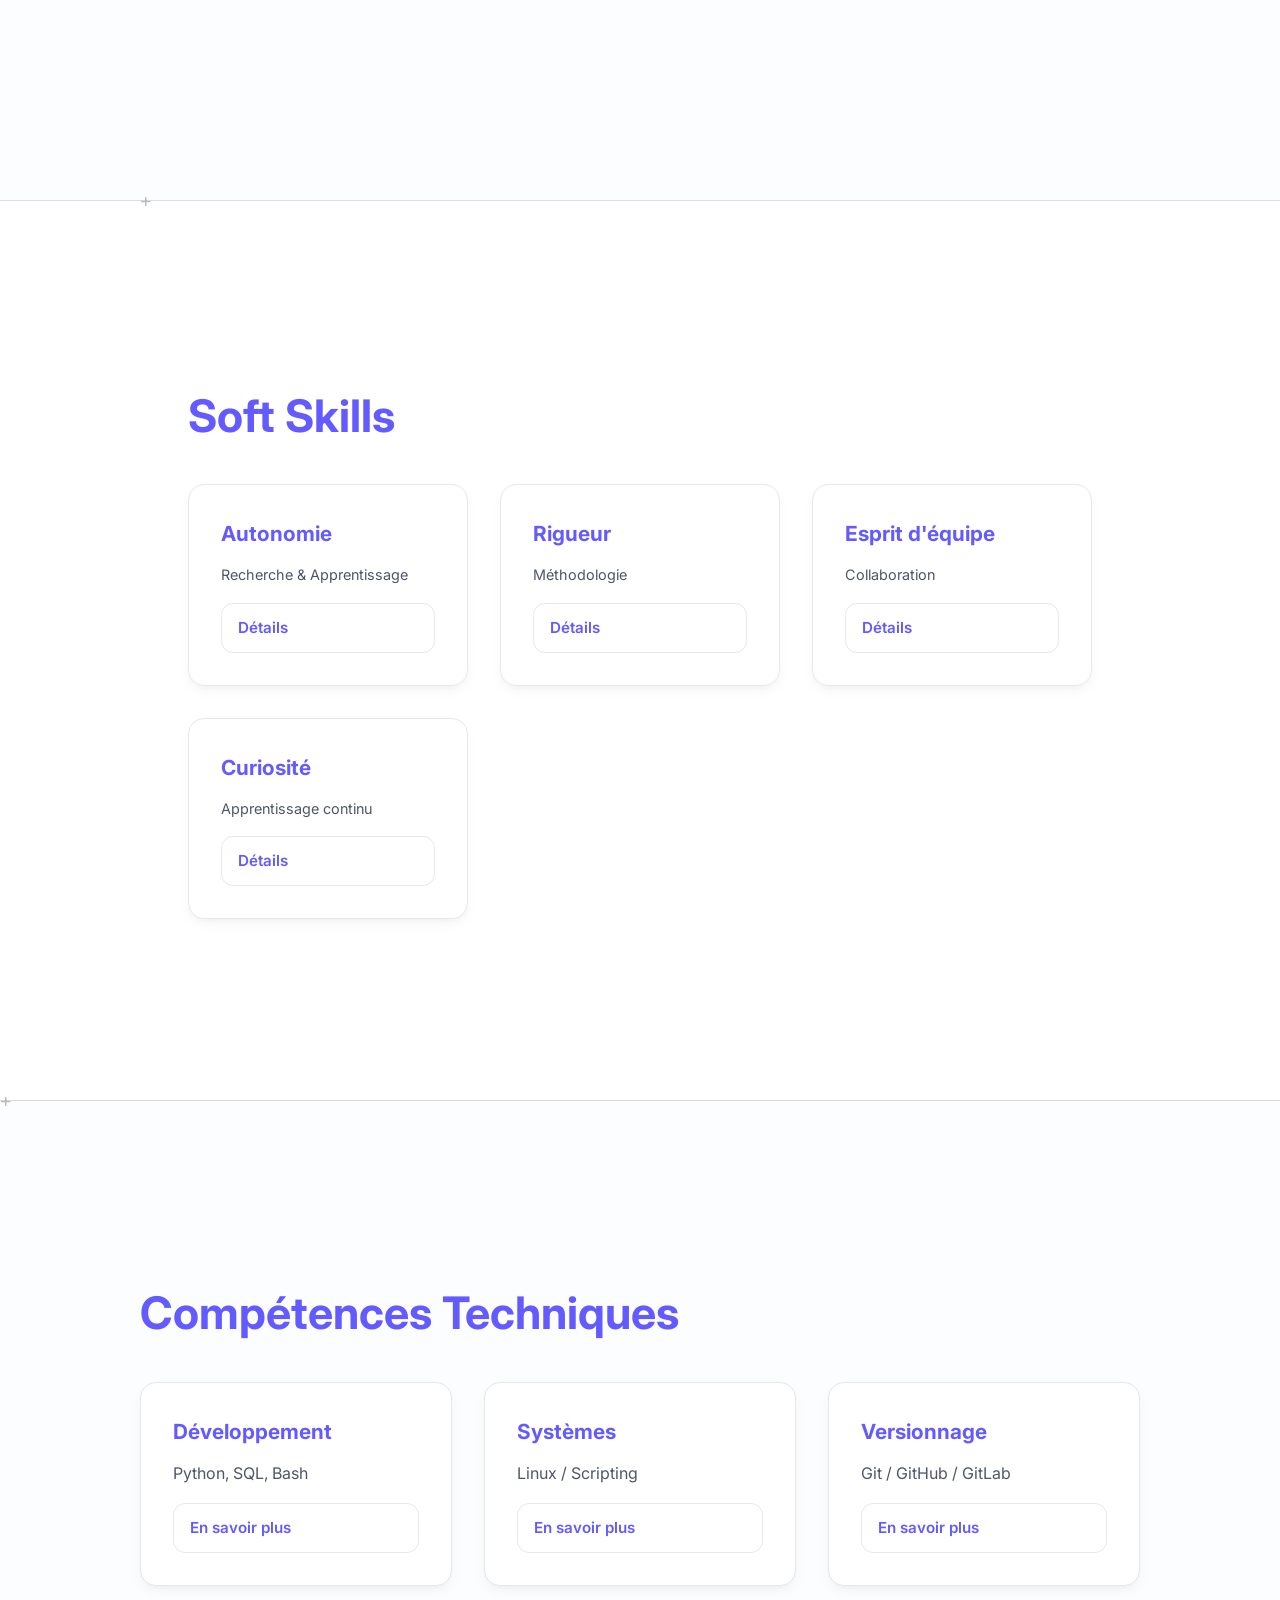
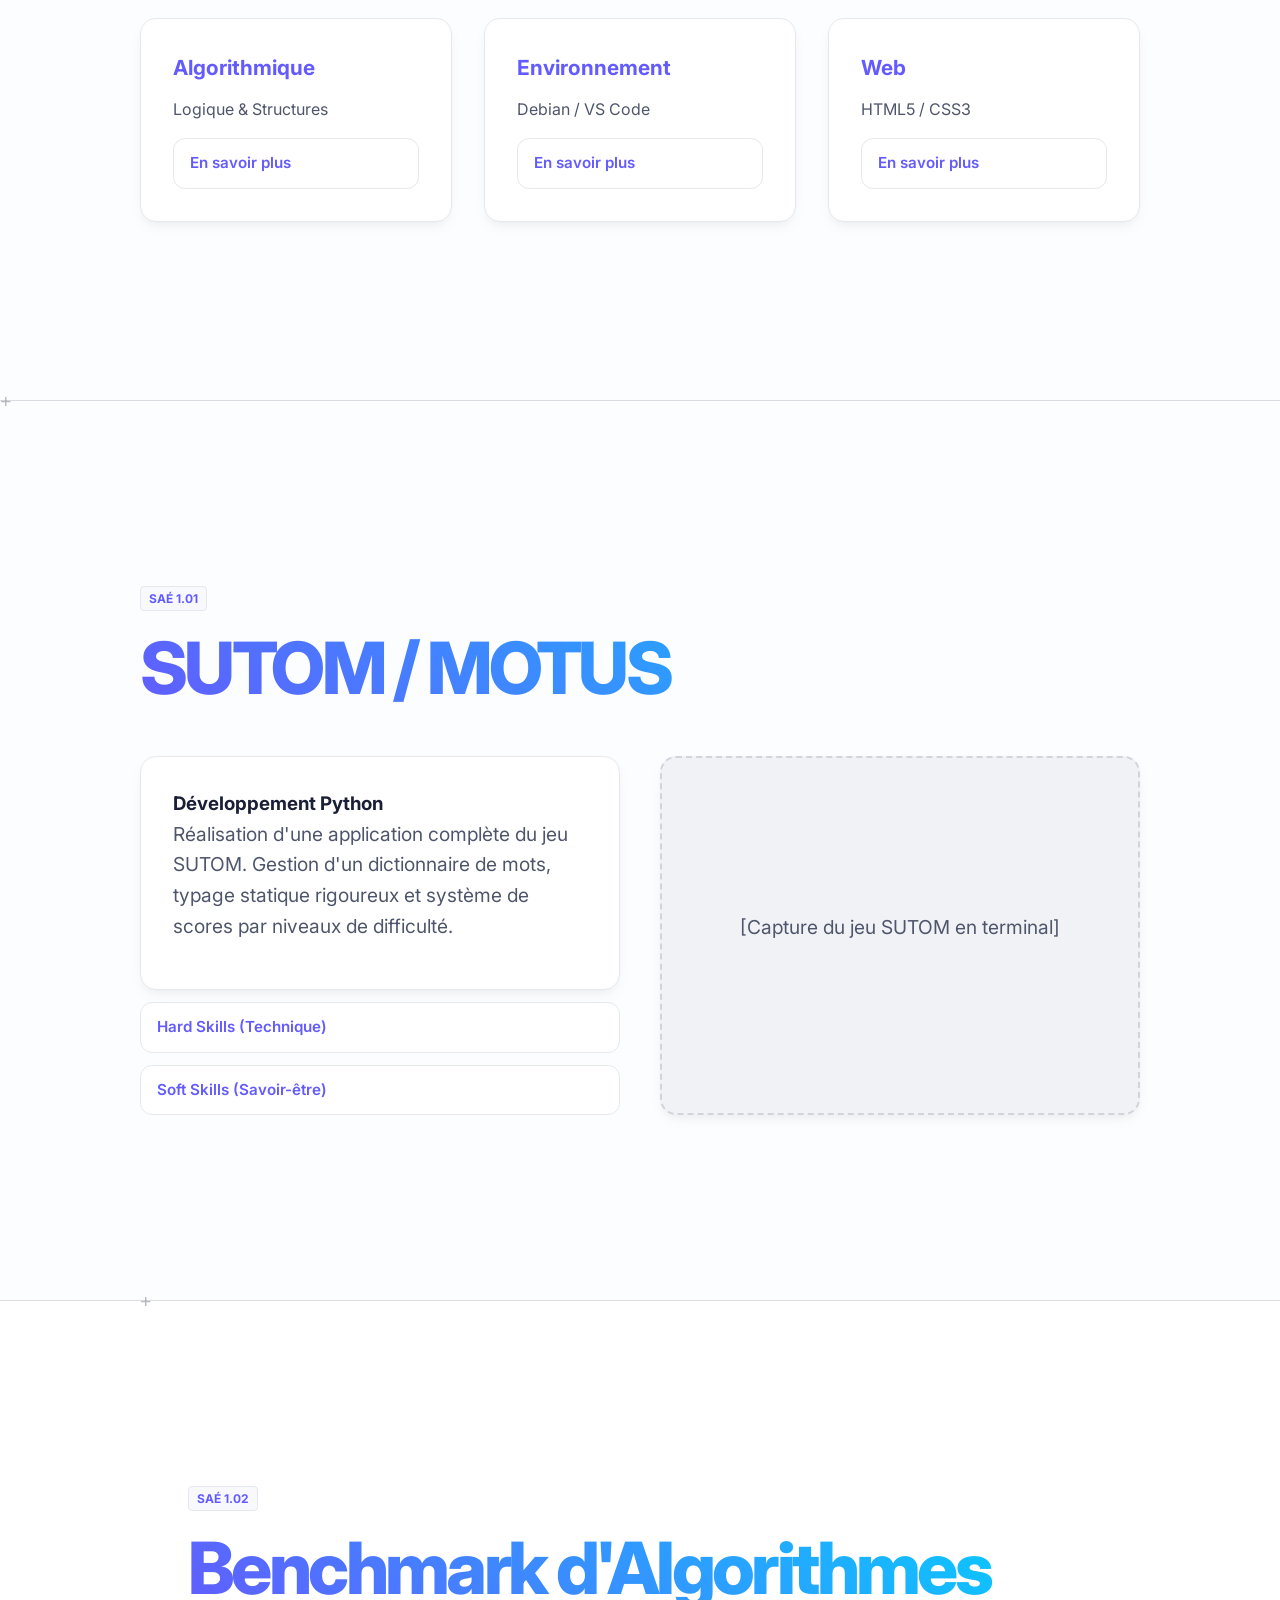
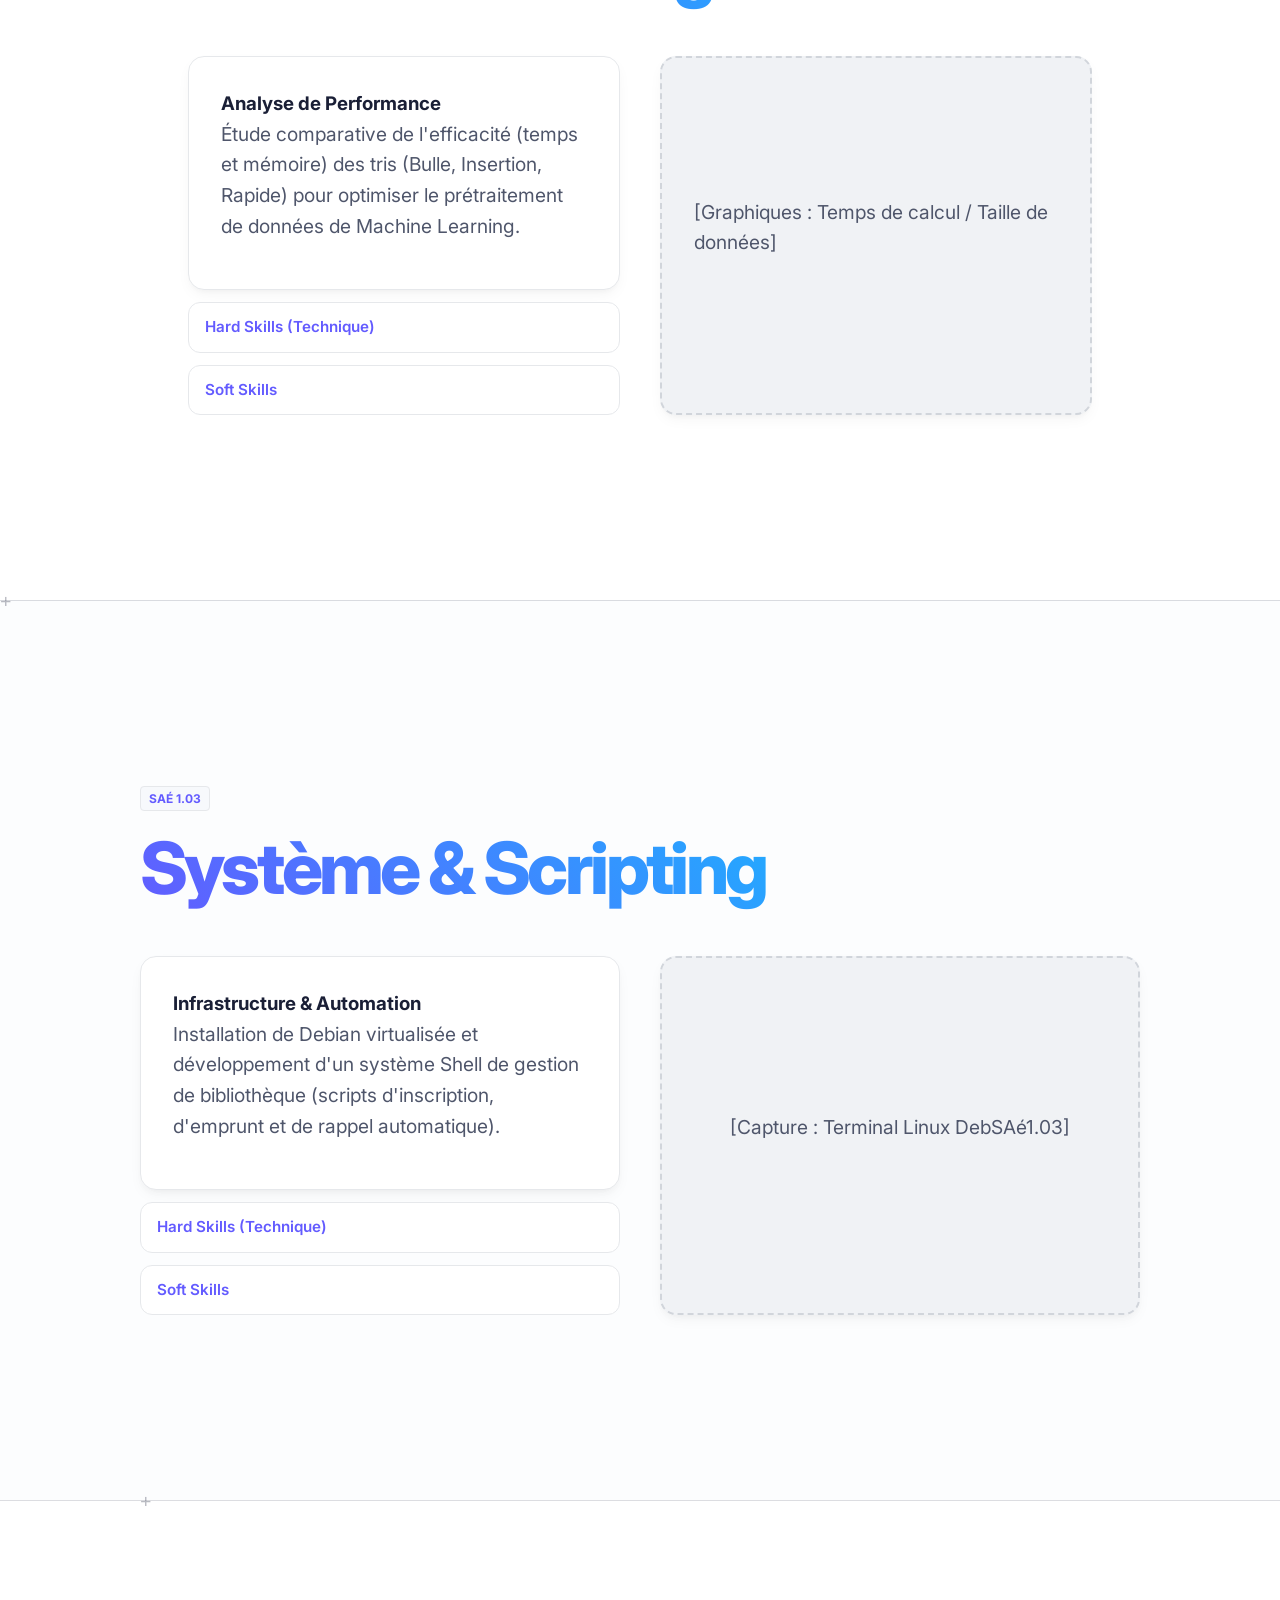
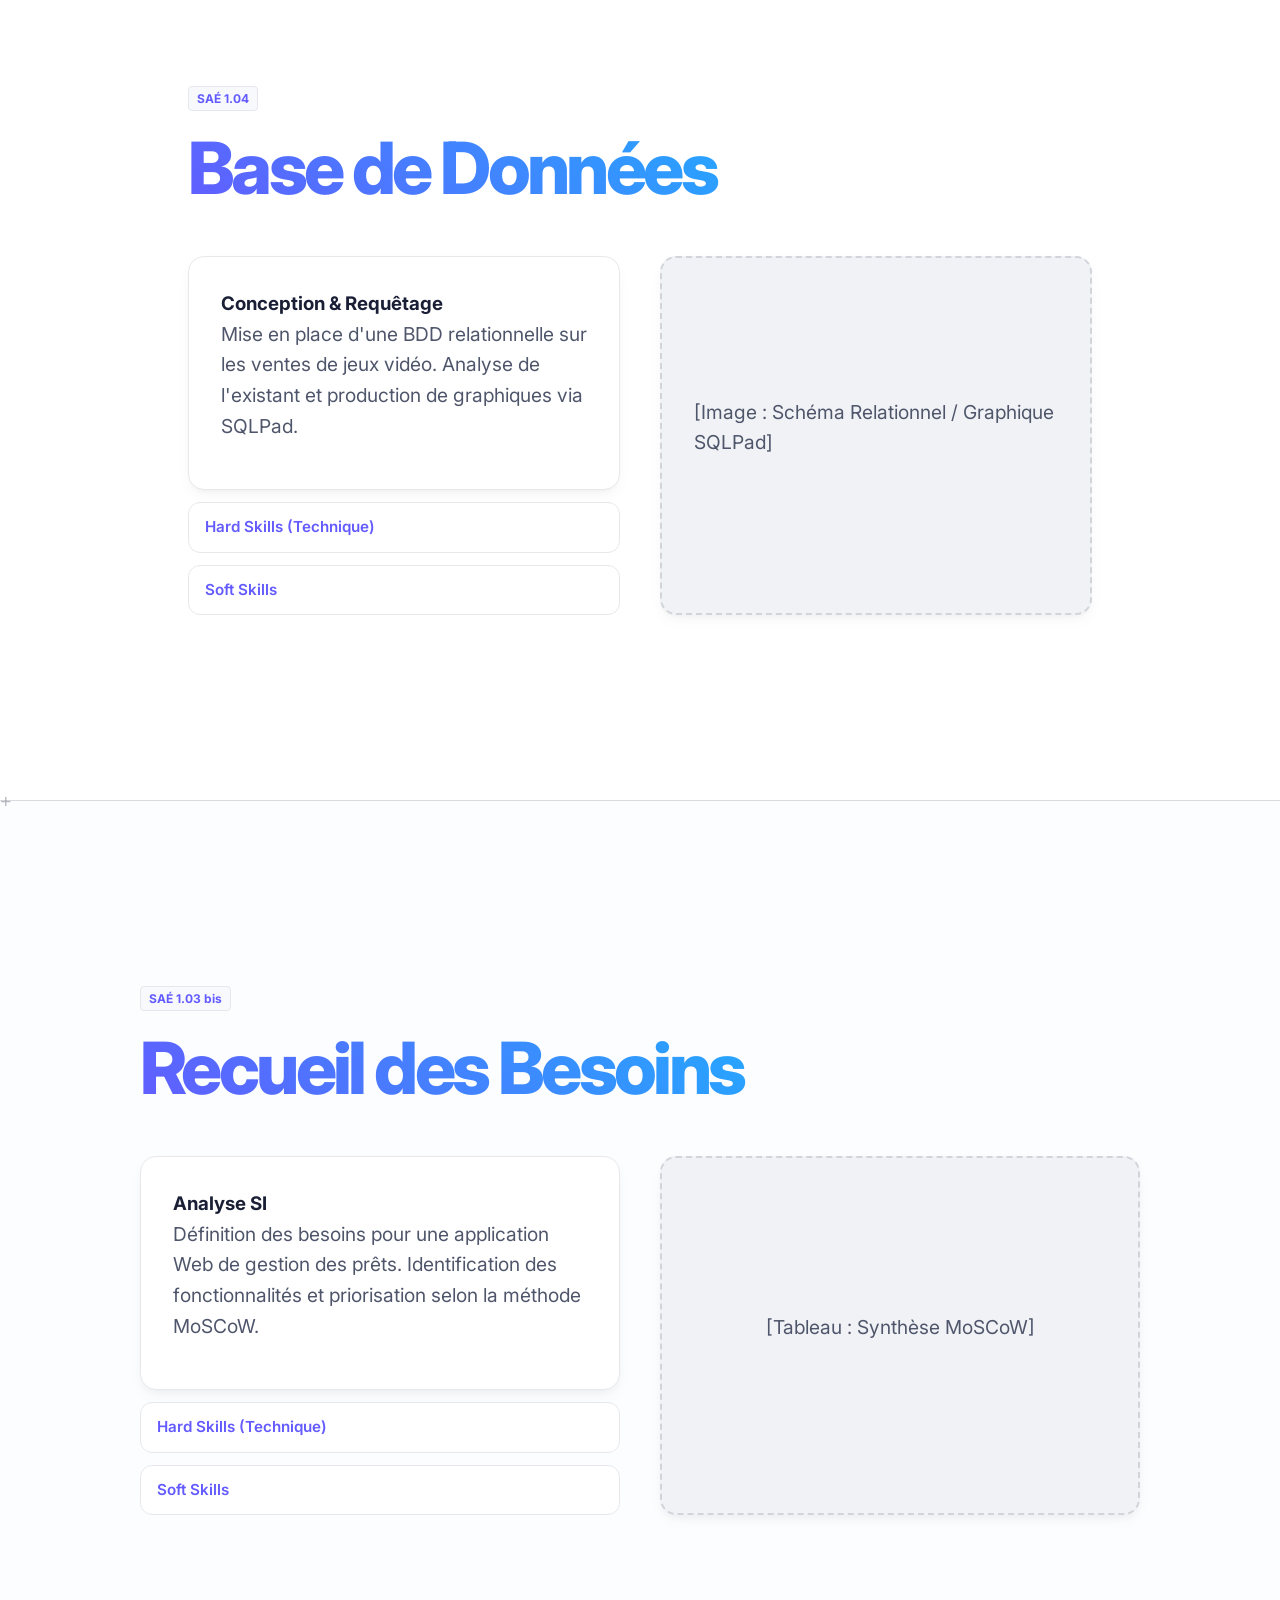
==== commit 926fb687: "feat: Mise à jour des sections de compétences avec des détails et amélioration du style final v1.00" ====
--- a/index.html
+++ b/index.html
@@ -26,38 +26,60 @@
     </section>
 
     <section class="section" id="skillsoft">
-        <h2>Mes Compétences</h2>
+        <h2>Soft Skills</h2>
         <div class="projects-grid">
             <div class="card">
-                <p class="highlight-text">Hard Skills (Savoir-faire)</p>
-                <ul style="list-style: none; color: #4f566b;">
-                    <li><strong>Développement :</strong> Python, SQL, Bash </li>
-                    <li><strong>Systèmes :</strong> Linux / Scripting </li>
-                    <li><strong>Outils :</strong> Git / GitHub </li>
-                    <li><strong>Algorithmique :</strong> Structures de données et logique de programmation.</li>
-                    <li><strong>Versionnage :</strong> Utilisation de Git (GitHub/GitLab) pour le suivi de code.</li>
-                    <li><strong>Environnement :</strong> Installation et configuration de postes (Debian/Linux, VS Code).</li>
-                    <li><strong>Web :</strong> Fondamentaux HTML5 / CSS3.</li>
-                </ul>
-            </div>
-            <div class="card">
-                <p class="highlight-text">Soft Skills (Savoir-être)</p>
-                <ul style="list-style: none; color: #4f566b;">
-                    <li><strong>Analyse :</strong> Évaluation d'algorithmes </li>
-                    <li><strong>Rigueur :</strong> Gestion de bases de données </li>
-                    <li><strong>Esprit d'équipe :</strong> Collaboration en binôme</li>
-                    <li><strong>Curiosité :</strong> Veille technologique et auto-formation</li>
-                </ul>
+                <p class="highlight-text">Autonomie</p>
+                <p style="color: #4f566b; font-size: 0.9rem;">Recherche & Apprentissage</p>
+                <details class="skills-dropdown">
+                    <summary>Détails</summary>
+                    <div class="skills-content">
+                        <p style="font-size: 0.85rem;">Capacité à trouver des solutions par la lecture de documentation technique et l'auto-formation.</p>
+                    </div>
+                </details>
+            </div>
+
+            <div class="card">
+                <p class="highlight-text">Rigueur</p>
+                <p style="color: #4f566b; font-size: 0.9rem;">Méthodologie</p>
+                <details class="skills-dropdown">
+                    <summary>Détails</summary>
+                    <div class="skills-content">
+                        <p style="font-size: 0.85rem;">Respect des conventions de nommage, application de tests unitaires et précision dans le requêtage SQL.</p>
+                    </div>
+                </details>
+            </div>
+
+            <div class="card">
+                <p class="highlight-text">Esprit d'équipe</p>
+                <p style="color: #4f566b; font-size: 0.9rem;">Collaboration</p>
+                <details class="skills-dropdown">
+                    <summary>Détails</summary>
+                    <div class="skills-content">
+                        <p style="font-size: 0.85rem;">Expérience de travail en binôme (Pair Programming) et communication fluide lors des projets collectifs.</p>
+                    </div>
+                </details>
+            </div>
+
+            <div class="card">
+                <p class="highlight-text">Curiosité</p>
+                <p style="color: #4f566b; font-size: 0.9rem;">Apprentissage continu</p>
+                <details class="skills-dropdown">
+                    <summary>Détails</summary>
+                    <div class="skills-content">
+                        <p style="font-size: 0.85rem;">Intérêt pour les nouvelles technologies et l'apprentissage continu.</p>
+                    </div>
+                </details>
             </div>
         </div>
     </section>
     <section class="section" id="skillhard">
-        <h2>Mes Compétences</h2>
+        <h2>Compétences Techniques</h2>
         <div class="projects-grid">
             
             <div class="card">
                 <p class="highlight-text">Développement</p>
-                <p style="color: #4f566b; font-size: 0.9rem;">Python, SQL, Bash</p>
+                <p style="color: #4f566b; font-size: 1rem;">Python, SQL, Bash</p>
                 <details class="skills-dropdown">
                     <summary>En savoir plus</summary>
                     <div class="skills-content">
@@ -68,7 +90,7 @@
 
             <div class="card">
                 <p class="highlight-text">Systèmes</p>
-                <p style="color: #4f566b; font-size: 0.9rem;">Linux / Scripting</p>
+                <p style="color: #4f566b; font-size: 1rem;">Linux / Scripting</p>
                 <details class="skills-dropdown">
                     <summary>En savoir plus</summary>
                     <div class="skills-content">
@@ -79,7 +101,7 @@
 
             <div class="card">
                 <p class="highlight-text">Versionnage</p>
-                <p style="color: #4f566b; font-size: 0.9rem;">Git / GitHub / GitLab</p>
+                <p style="color: #4f566b; font-size: 1rem;">Git / GitHub / GitLab</p>
                 <details class="skills-dropdown">
                     <summary>En savoir plus</summary>
                     <div class="skills-content">
@@ -90,7 +112,7 @@
 
             <div class="card">
                 <p class="highlight-text">Algorithmique</p>
-                <p style="color: #4f566b; font-size: 0.9rem;">Logique & Structures</p>
+                <p style="color: #4f566b; font-size: 1rem;">Logique & Structures</p>
                 <details class="skills-dropdown">
                     <summary>En savoir plus</summary>
                     <div class="skills-content">
@@ -101,7 +123,7 @@
 
             <div class="card">
                 <p class="highlight-text">Environnement</p>
-                <p style="color: #4f566b; font-size: 0.9rem;">Debian / VS Code</p>
+                <p style="color: #4f566b; font-size: 1rem;">Debian / VS Code</p>
                 <details class="skills-dropdown">
                     <summary>En savoir plus</summary>
                     <div class="skills-content">
@@ -112,7 +134,7 @@
 
             <div class="card">
                 <p class="highlight-text">Web</p>
-                <p style="color: #4f566b; font-size: 0.9rem;">HTML5 / CSS3</p>
+                <p style="color: #4f566b; font-size: 1rem;">HTML5 / CSS3</p>
                 <details class="skills-dropdown">
                     <summary>En savoir plus</summary>
                     <div class="skills-content">
--- a/style.css
+++ b/style.css
@@ -46,6 +46,18 @@
    3. MISE EN PAGE ET SÉPARATION
    ========================================================================== */
 .section {
+    background-color: transparent !important;
+    position: relative;
+    min-height: 100vh;
+    display: flex;
+    flex-direction: column;
+    justify-content: center;
+    max-width: 1000px;
+    margin: 0 auto;
+    padding: 6rem 3rem 3rem 3rem; /* Augmentation du padding-top à 6rem pour éviter la collision */
+    
+    scroll-snap-align: start; 
+    scroll-snap-stop: always;
     background-color: transparent !important;
     position: relative;
     min-height: 100vh;
@@ -175,7 +187,7 @@
     display: grid;
     grid-template-columns: repeat(auto-fit, minmax(280px, 1fr)); 
     gap: 2rem;
-    margin-top: 2rem;
+    margin-top: 0rem;
 }
 
 .project-detail-layout {
@@ -271,11 +283,17 @@
     list-style: none;
 }
 
+.skills-content p, 
+.skills-content li {
+    font-size: 1rem;
+    line-height: 1.4;
+}
+
 .skills-content {
     padding: 16px;
     border-top: 1px solid var(--border-color);
     background-color: #fafbfc;
-    font-size: 0.9rem;
+    font-size: 0.8rem; /* Valeur diminuée (était à 0.9rem) */
 }
 
 @keyframes fadeIn {
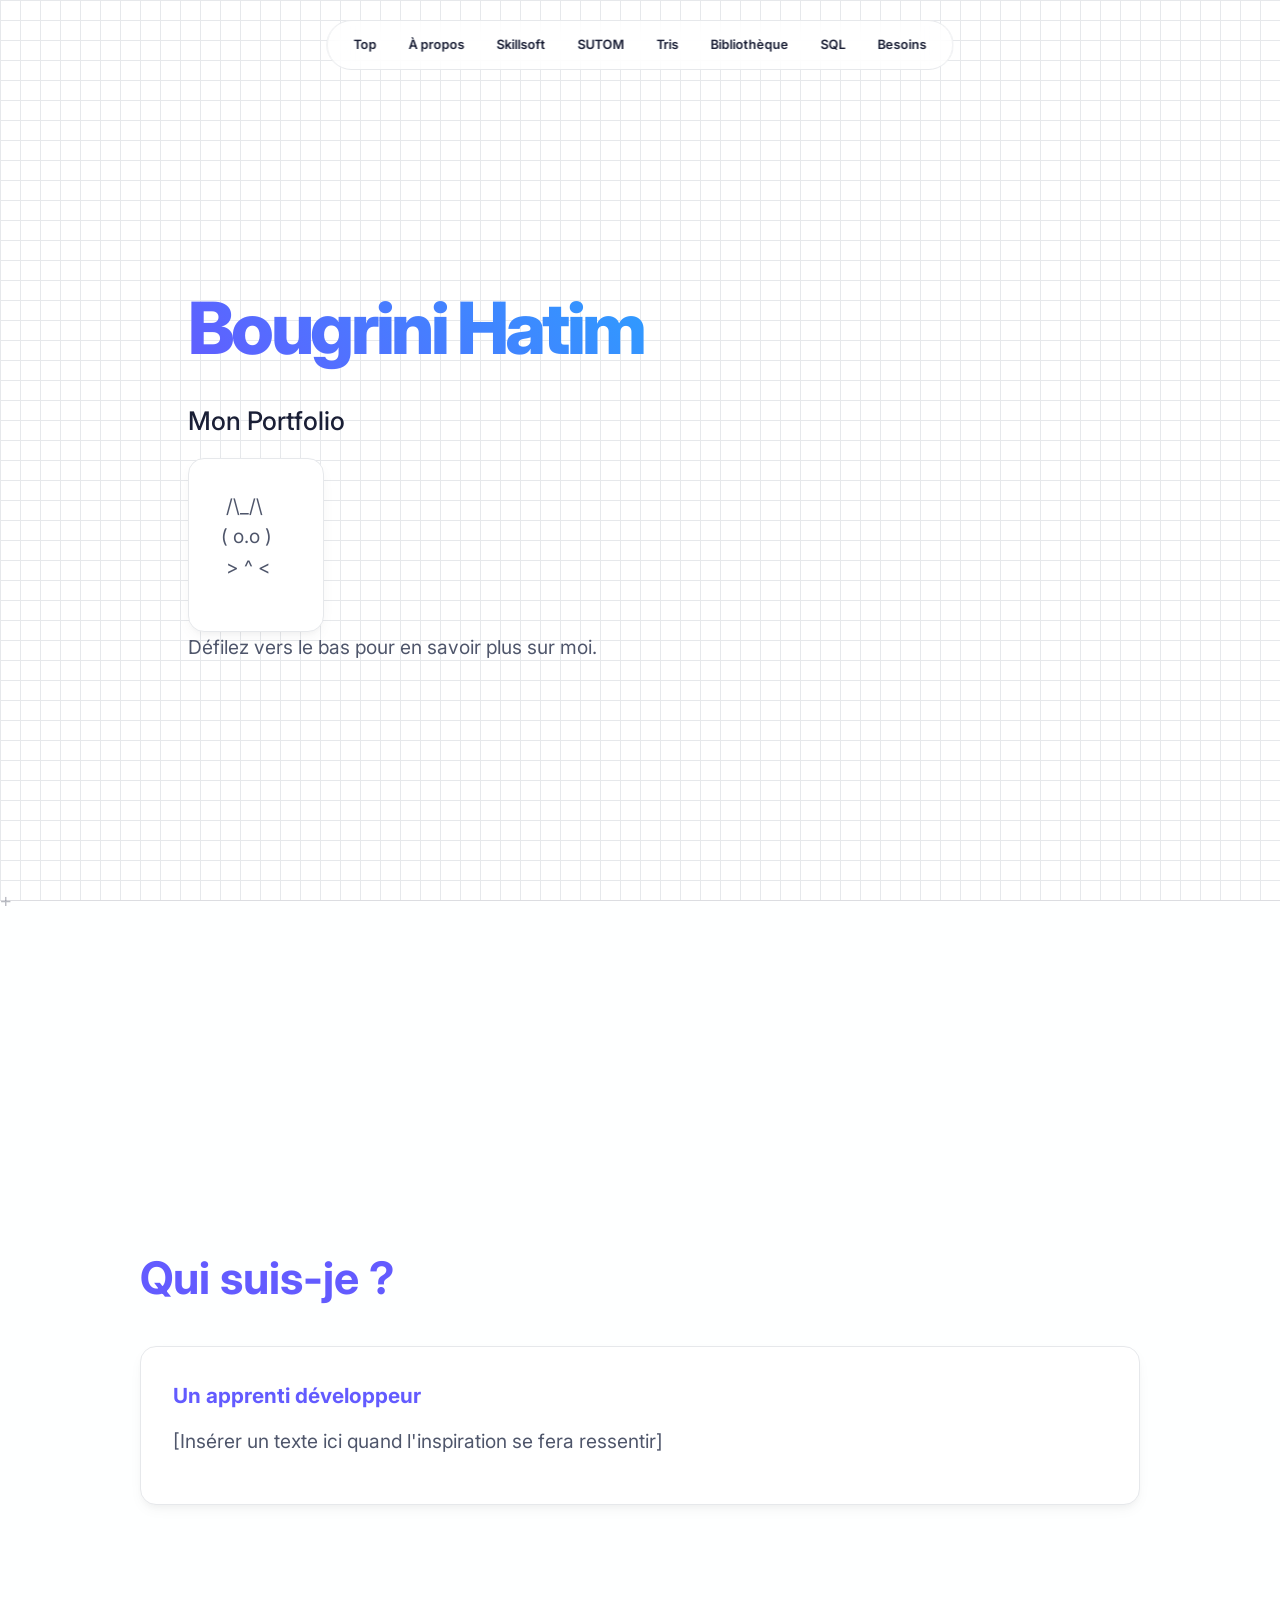
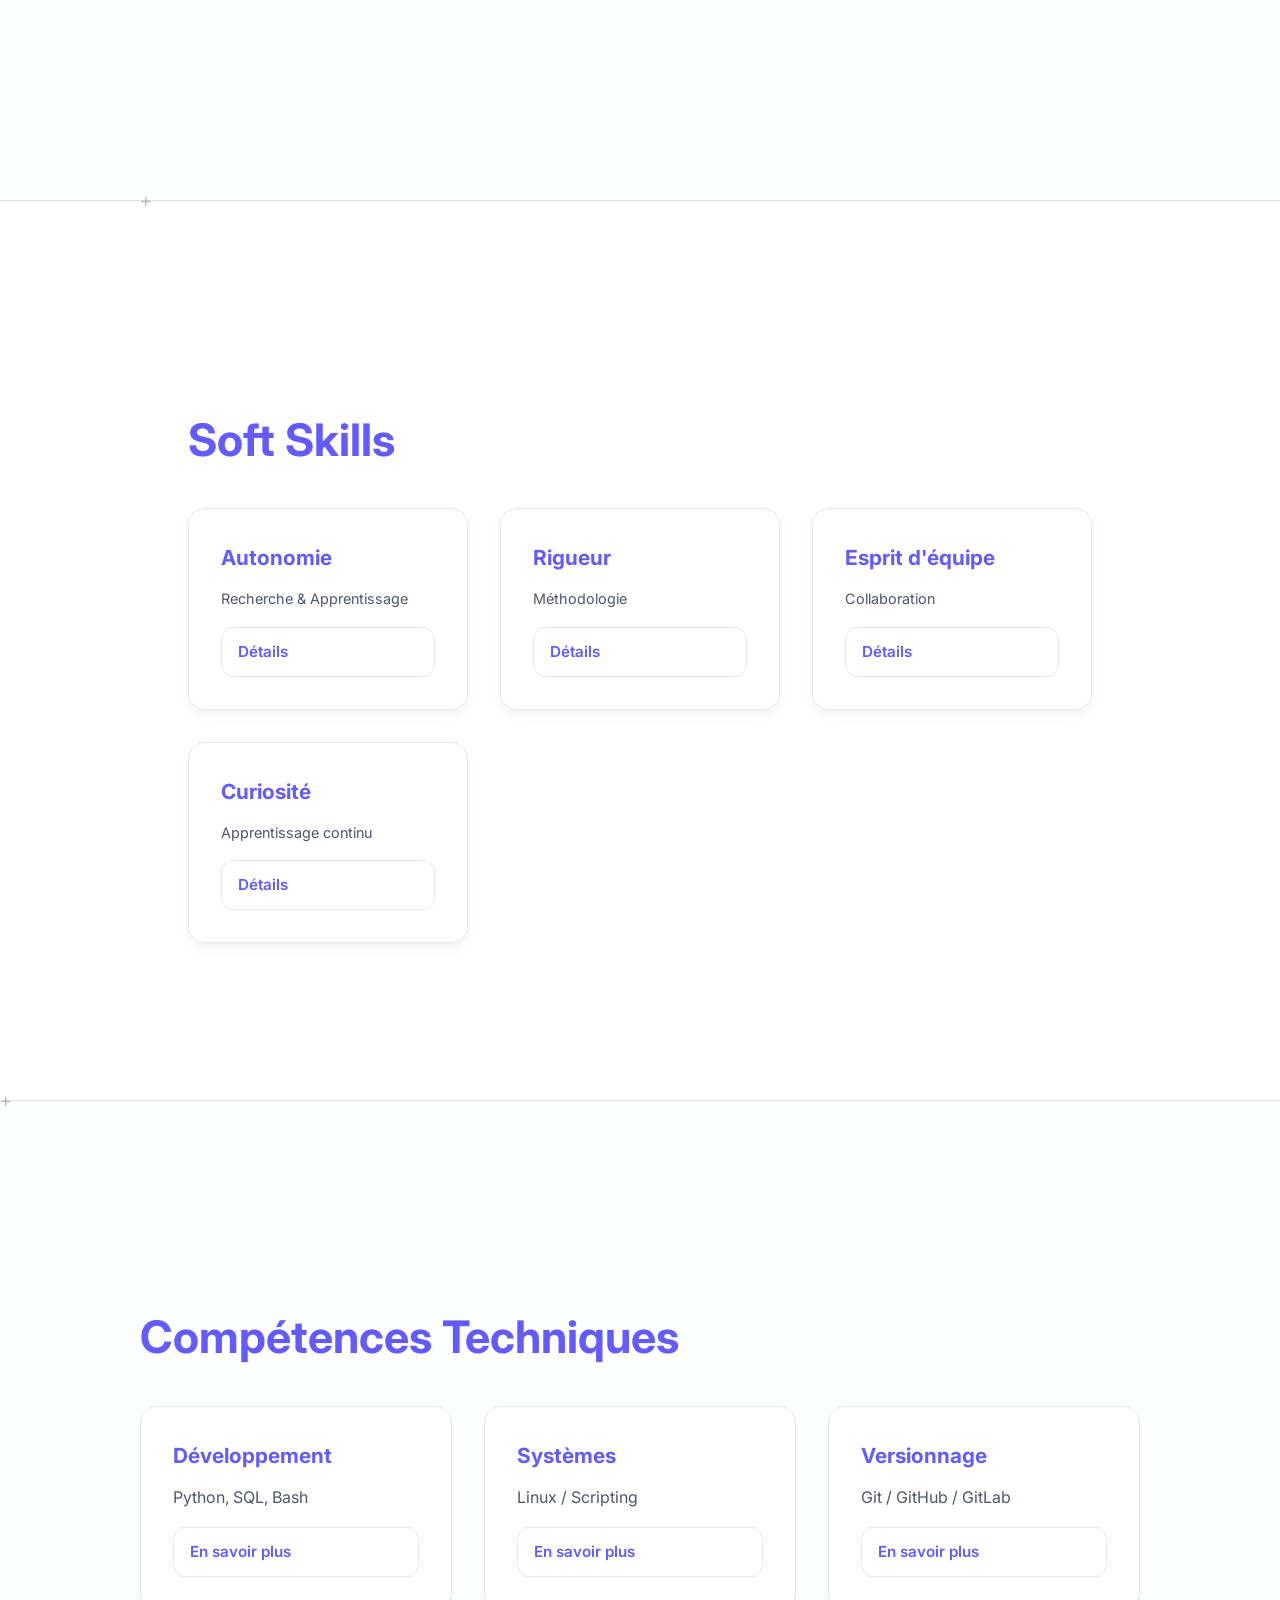
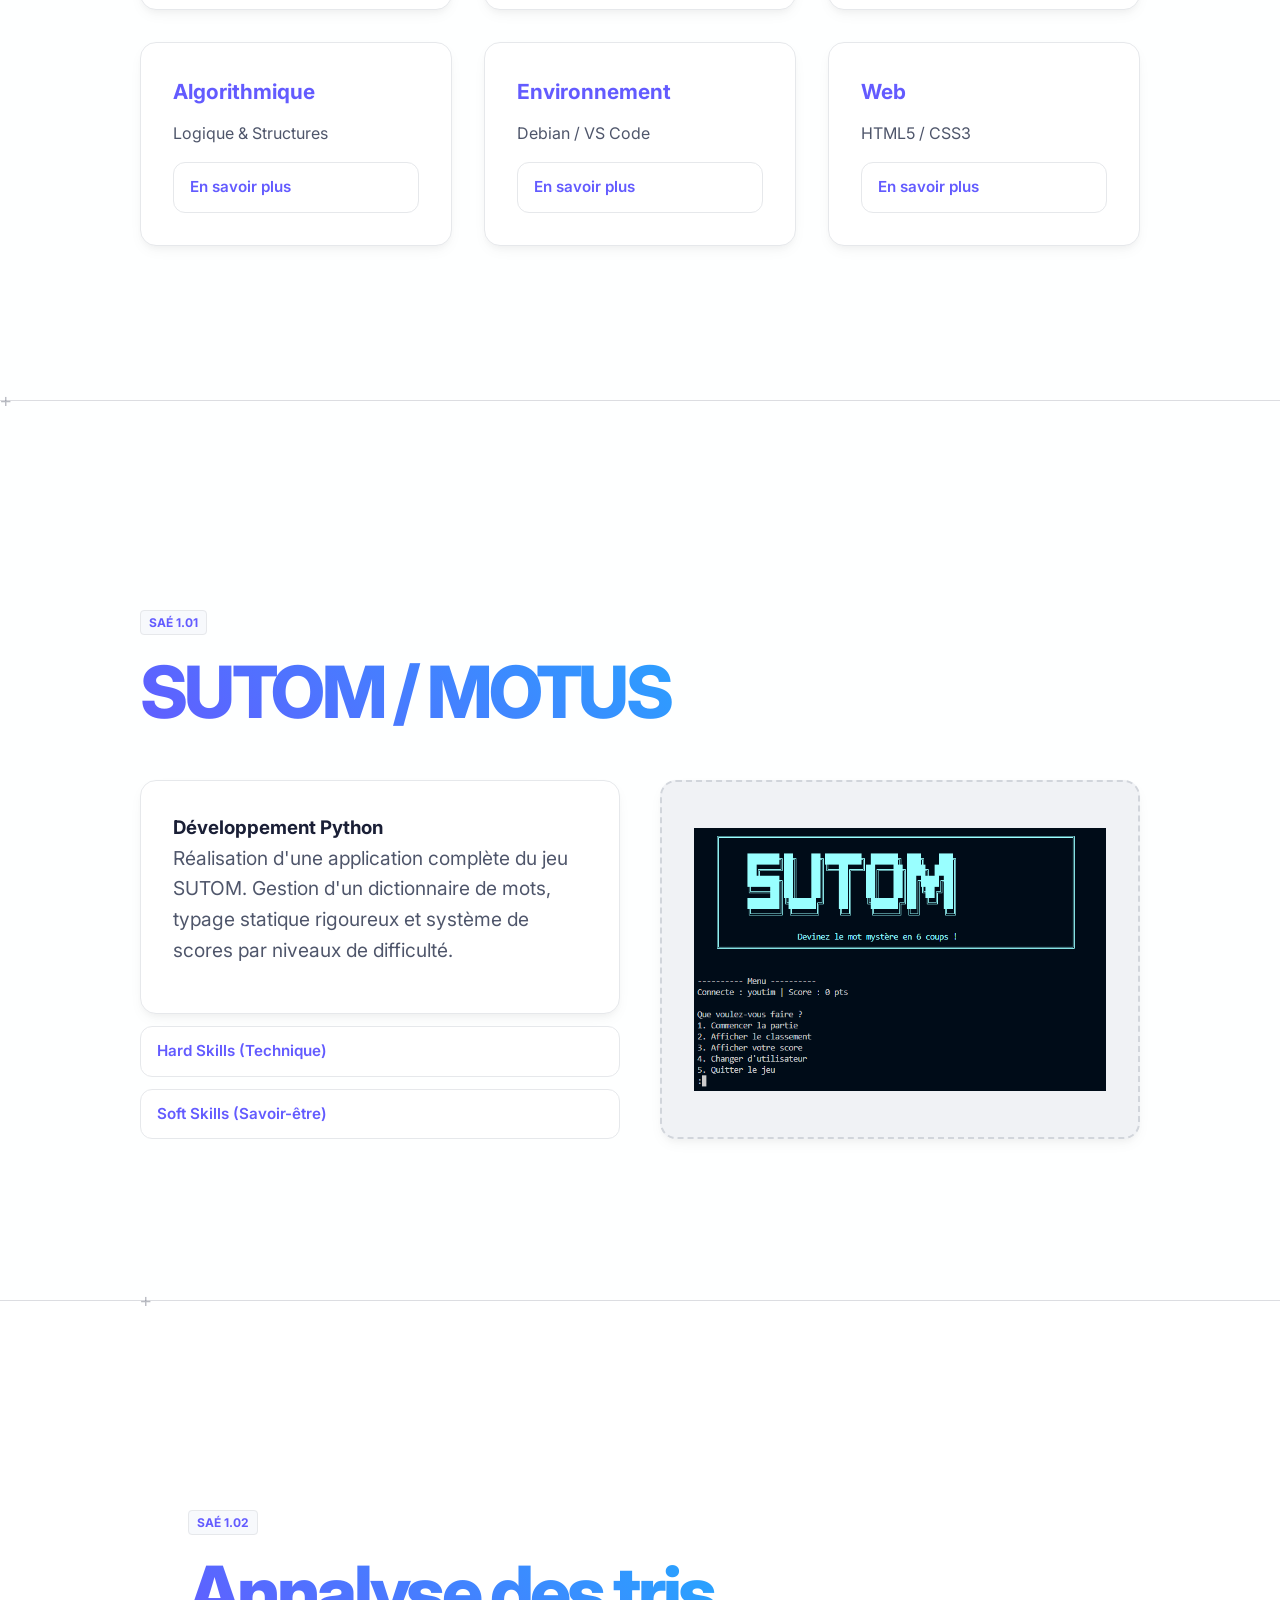
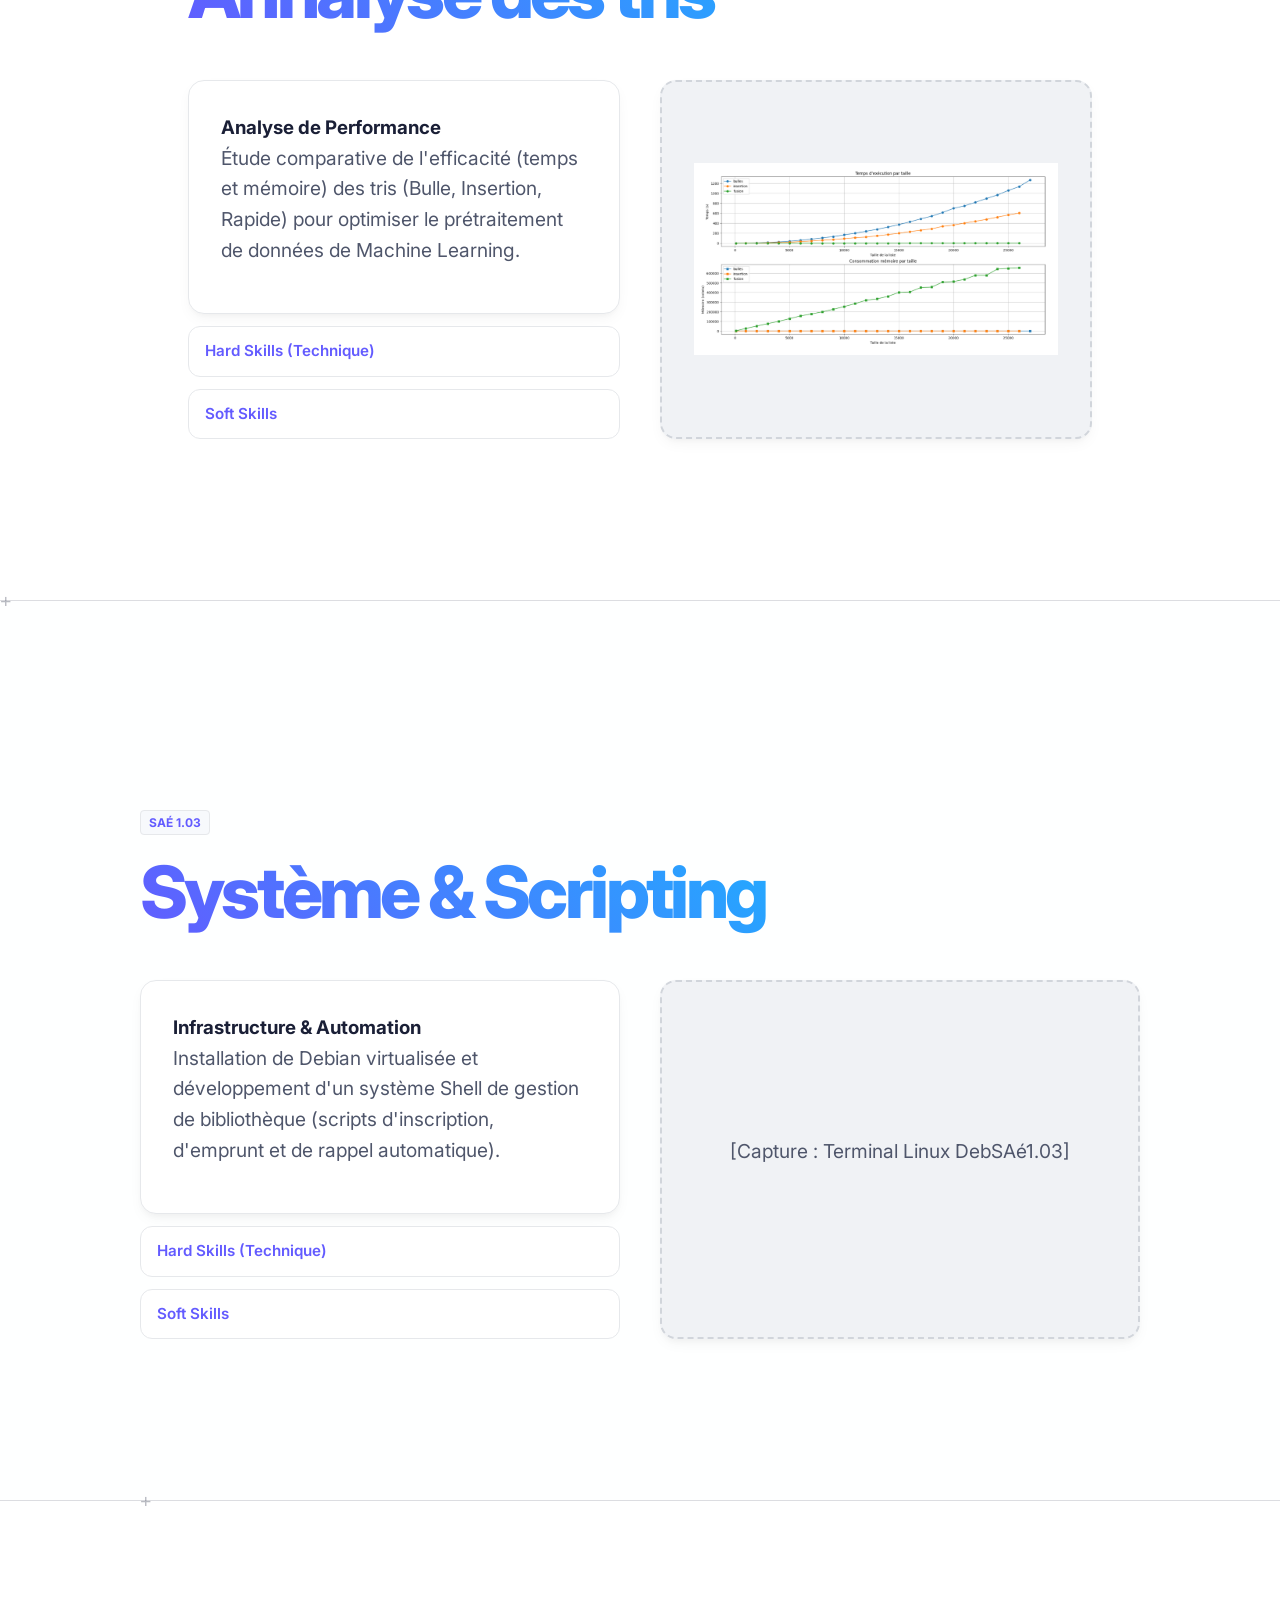
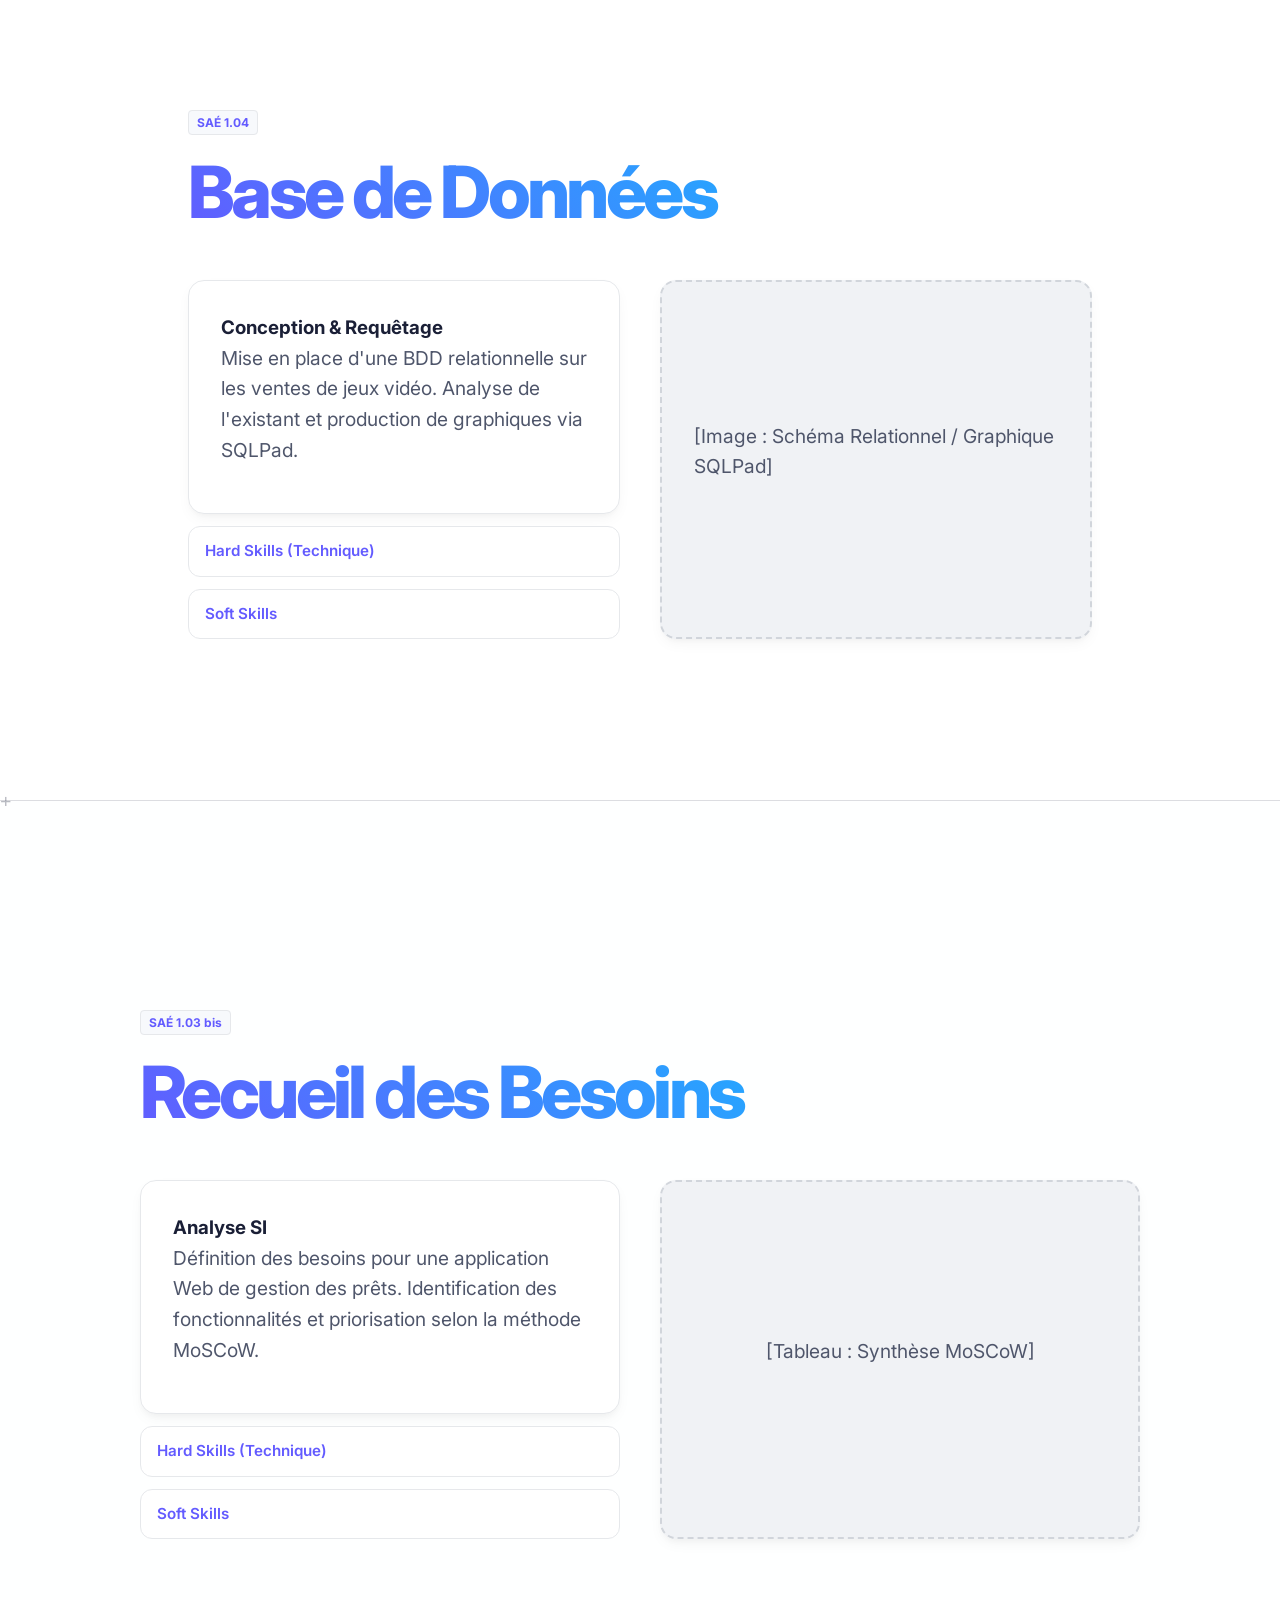
==== commit 46b84516: "ajout image" ====
--- a/index.html
+++ b/index.html
@@ -13,7 +13,10 @@
 
     <section class="section" id="accueil">
         <h1 class="text-gradient">Bougrini Hatim</h1>
-        <p class="subtitle">Portfolio</p>
+        <p class="subtitle">Mon Portfolio</p>
+            <div class="card" id="cat">
+                <p >‎ /\_/\<br>( o.o )<br>‎  > ^ <</p>
+             </div>
         <p>Défilez vers le bas pour en savoir plus sur moi.</p>
     </section>
 
@@ -188,7 +191,8 @@
                 </div>
                 <div class="project-visual">
                     <div class="card image-placeholder">
-                        <p>[Capture du jeu SUTOM en terminal]</p>
+                        
+                        <img src="images/sutom.png" alt="[Capture du jeu SUTOM en terminal]" width="100%">
                     </div>
                 </div>
             </div>
@@ -198,7 +202,7 @@
     <section class="section project-full-page" id="tris">
         <div class="project-container">
             <span class="tag">SAÉ 1.02</span>
-            <h1 class="text-gradient">Benchmark d'Algorithmes</h1>
+            <h1 class="text-gradient">Annalyse des tris</h1>
             <div class="project-grid-layout">
                 <div class="project-info">
                     <div class="card">
@@ -224,7 +228,7 @@
                 </div>
                 <div class="project-visual">
                     <div class="card image-placeholder">
-                        <p>[Graphiques : Temps de calcul / Taille de données]</p>
+                        <img src="images/tri.png" alt="[Graphiques : Temps de calcul / Taille de données]" width="100%">
                     </div>
                 </div>
             </div>
--- a/style.css
+++ b/style.css
@@ -29,17 +29,23 @@
 }
 
 body {
+    position: relative;
     background-color: var(--bg-white);
     color: var(--text-main);
     font-family: var(--font-sans);
     line-height: 1.6;
-    
-    /* Quadrillage fixe */
-    background-image: 
+}
+
+body::before {
+    content: '';
+    position: fixed;
+    inset: 0;
+    background-image:
         linear-gradient(var(--border-color) 1px, transparent 1px),
         linear-gradient(90deg, var(--border-color) 1px, transparent 1px);
     background-size: 20px 20px;
-    background-attachment: fixed; 
+    pointer-events: none;
+    z-index: -1;
 }
 
 /* ==========================================================================
@@ -55,18 +61,6 @@
     max-width: 1000px;
     margin: 0 auto;
     padding: 6rem 3rem 3rem 3rem; /* Augmentation du padding-top à 6rem pour éviter la collision */
-    
-    scroll-snap-align: start; 
-    scroll-snap-stop: always;
-    background-color: transparent !important;
-    position: relative;
-    min-height: 100vh;
-    display: flex;
-    flex-direction: column;
-    justify-content: center;
-    max-width: 1000px;
-    margin: 0 auto;
-    padding: 3rem;
     
     scroll-snap-align: start; 
     scroll-snap-stop: always; 
@@ -112,7 +106,7 @@
 }
 
 .section:nth-child(even) {
-    background-color: rgba(247, 249, 252, 0.4) !important;
+    background-color: rgba(247, 249, 252, 0.12) !important;
     max-width: 100%; 
     padding-left: calc(50% - 500px); 
     padding-right: calc(50% - 500px);
@@ -293,7 +287,7 @@
     padding: 16px;
     border-top: 1px solid var(--border-color);
     background-color: #fafbfc;
-    font-size: 0.8rem; /* Valeur diminuée (était à 0.9rem) */
+    font-size: 0.8rem; /* Valeur diminuee (etait a 1rem) */
 }
 
 @keyframes fadeIn {
@@ -347,4 +341,7 @@
 @media (max-width: 850px) {
     .project-grid-layout { grid-template-columns: 1fr; }
     .project-nav { display: none; }
+}
+#cat{
+    max-width: 15%;
 }
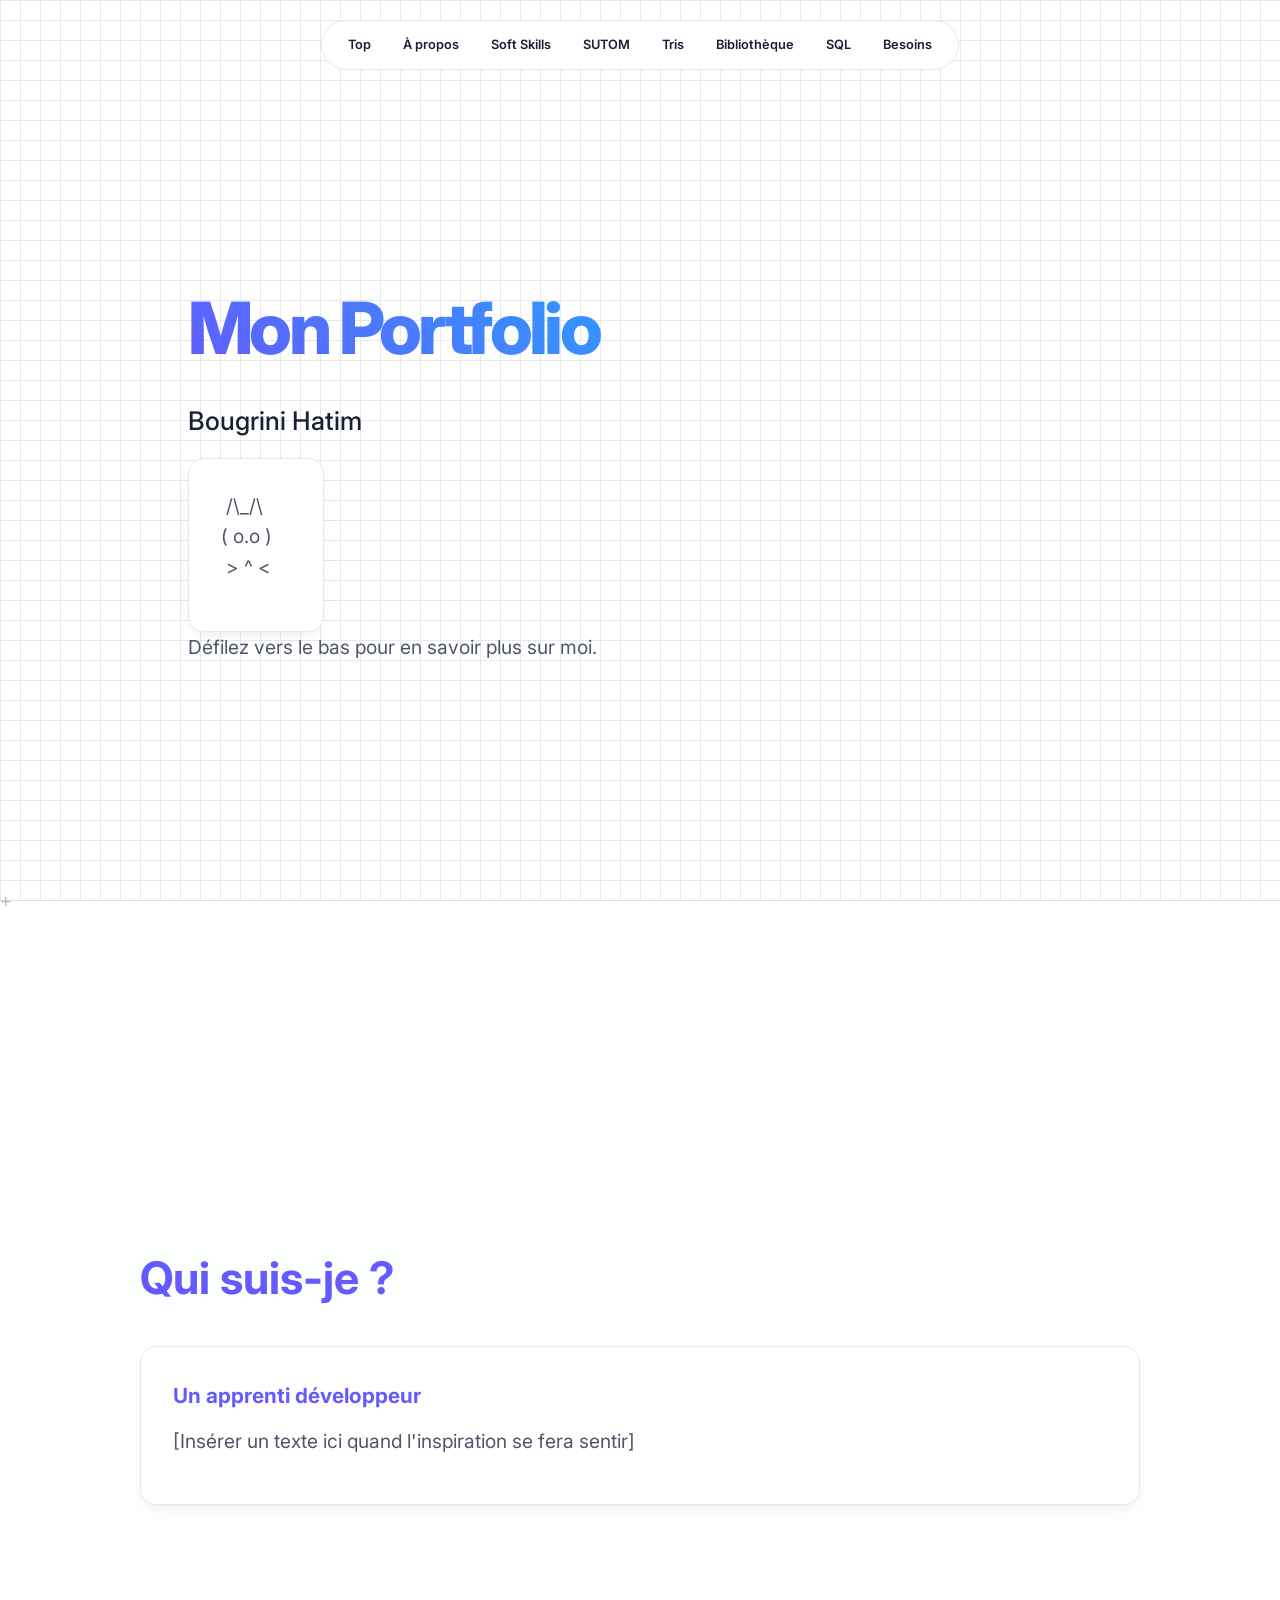
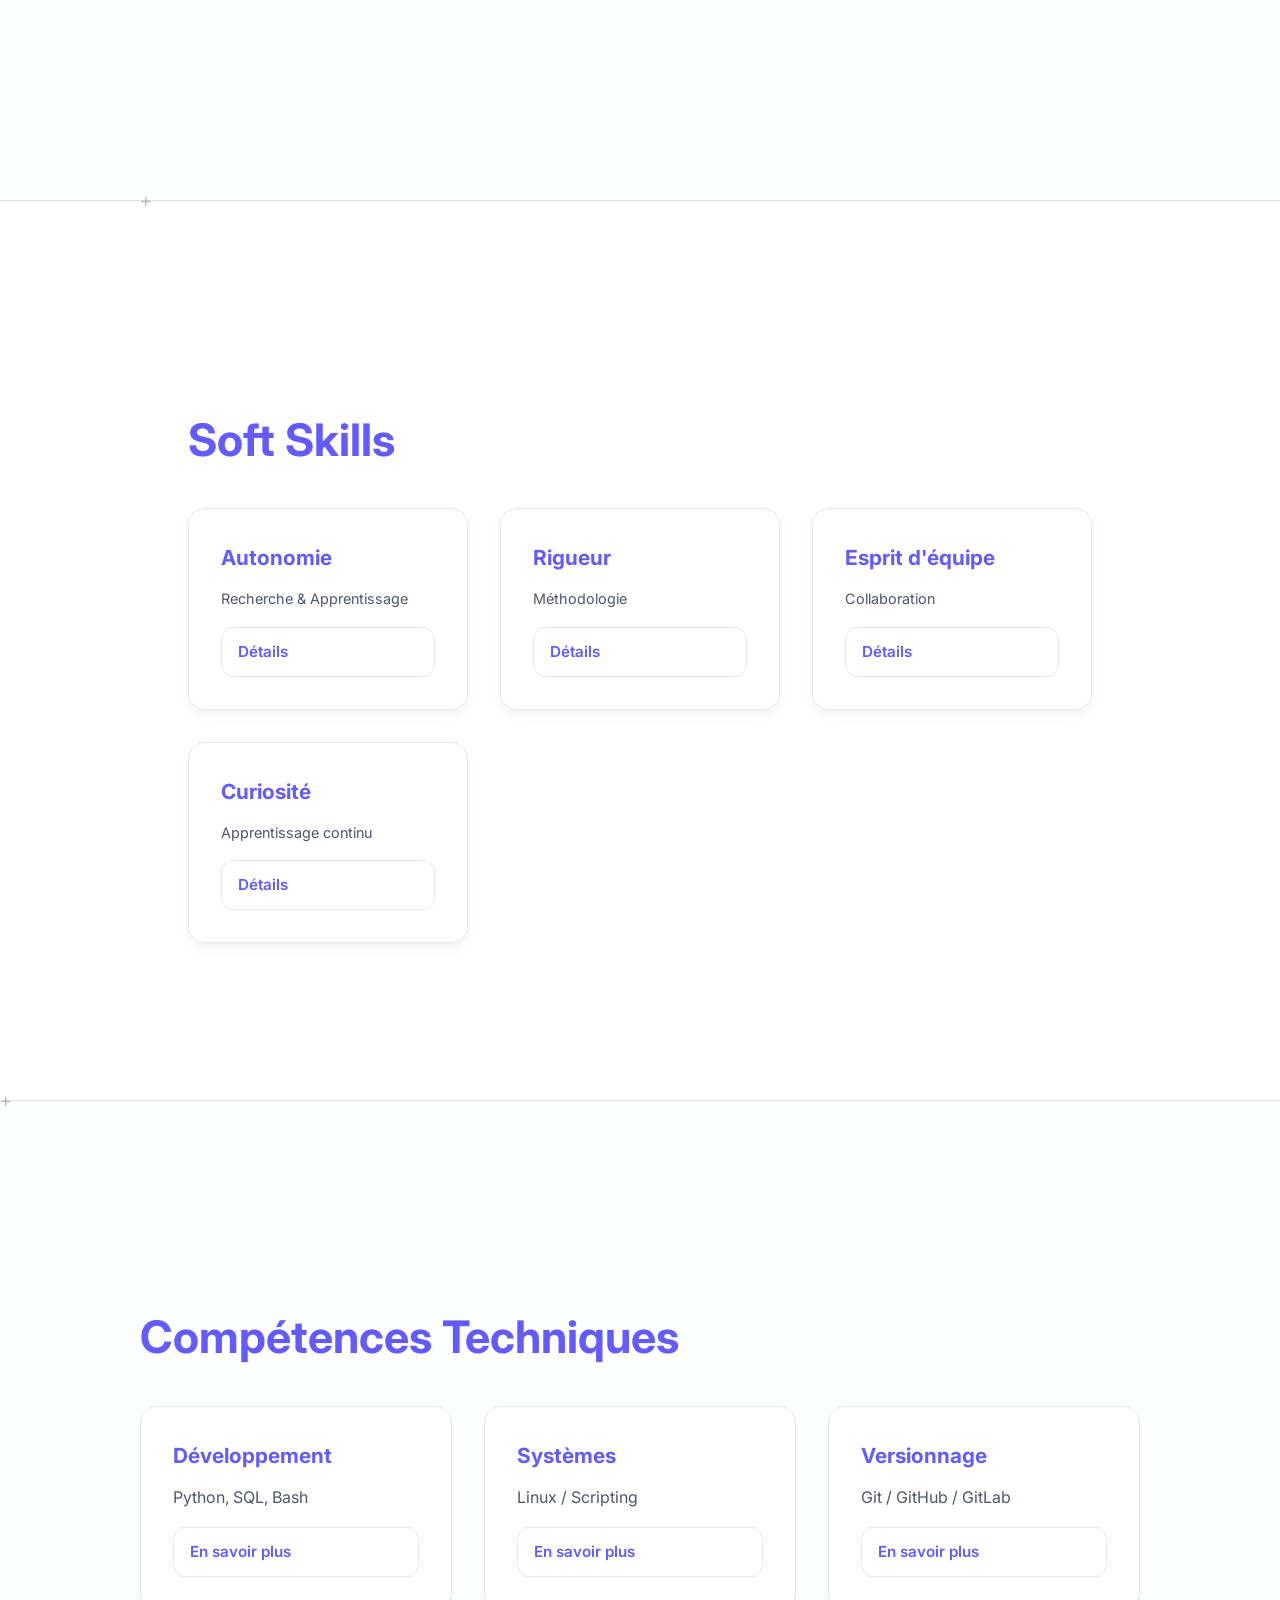
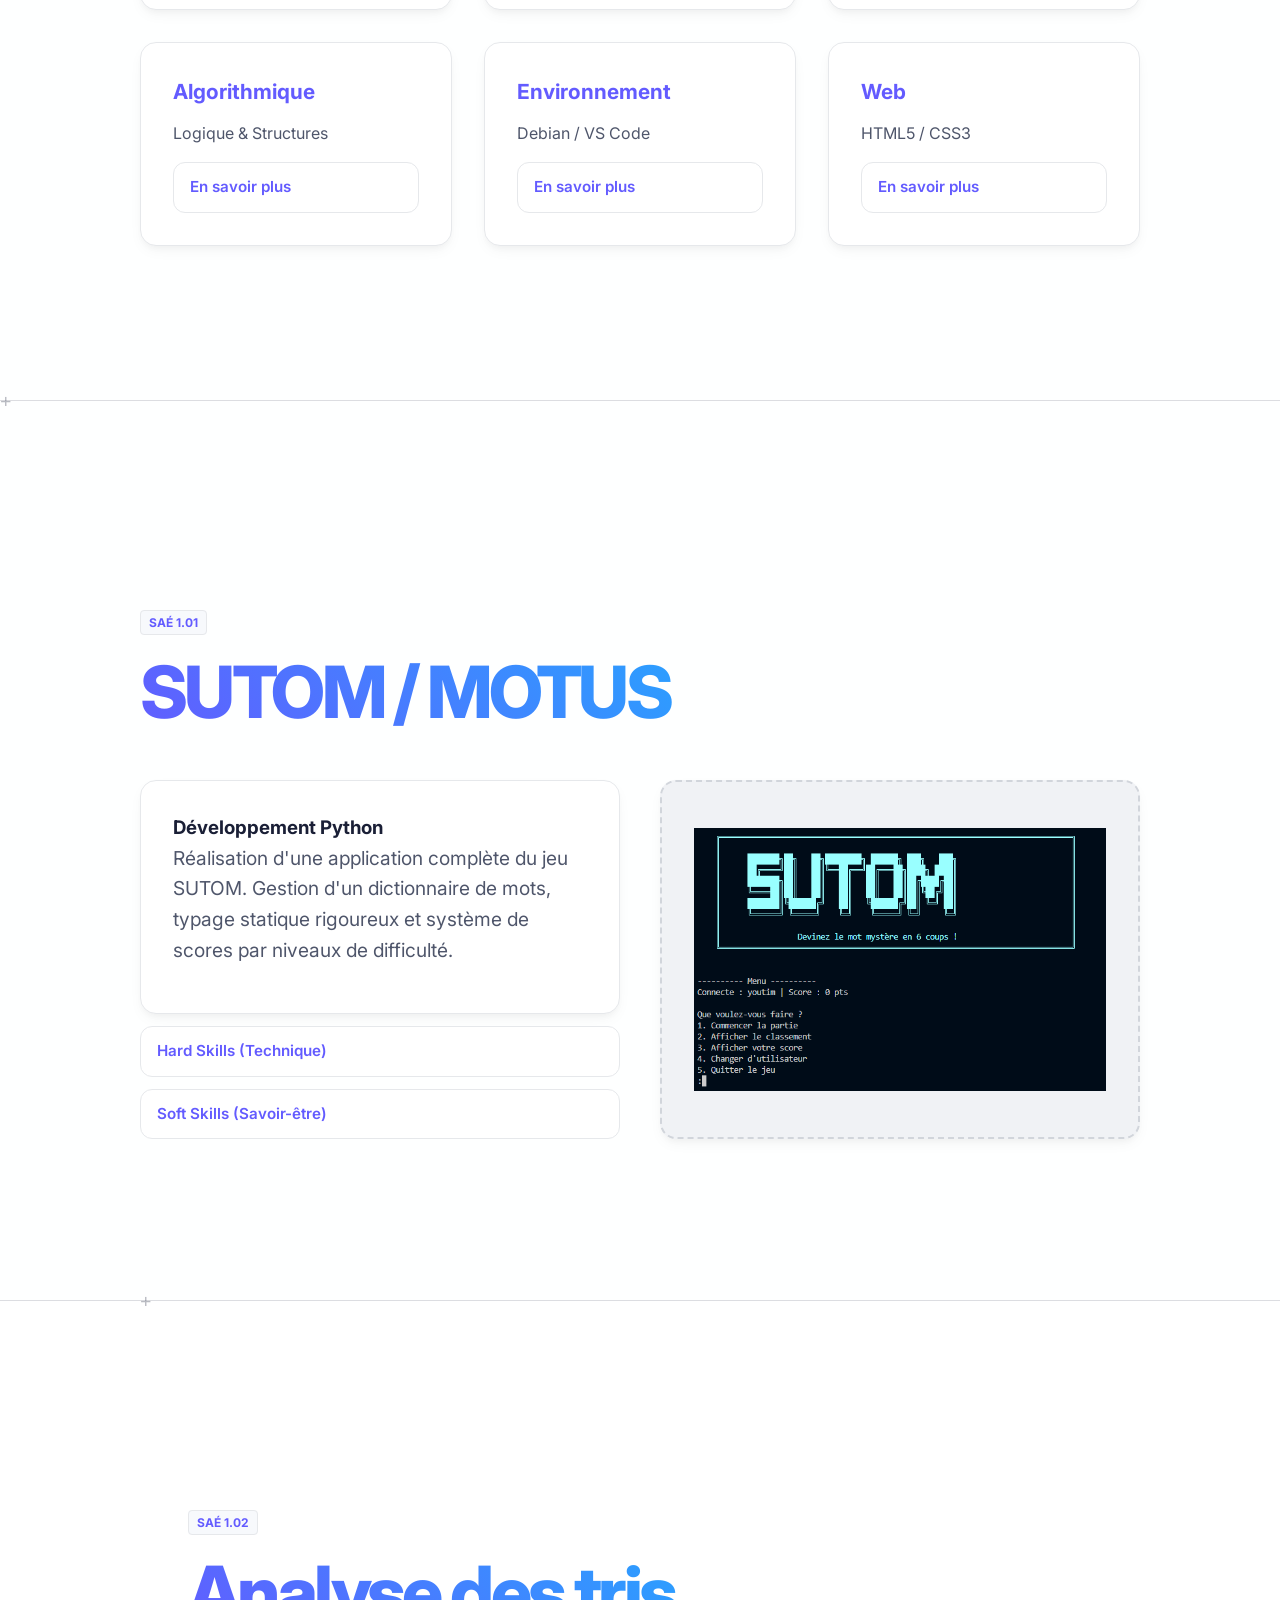
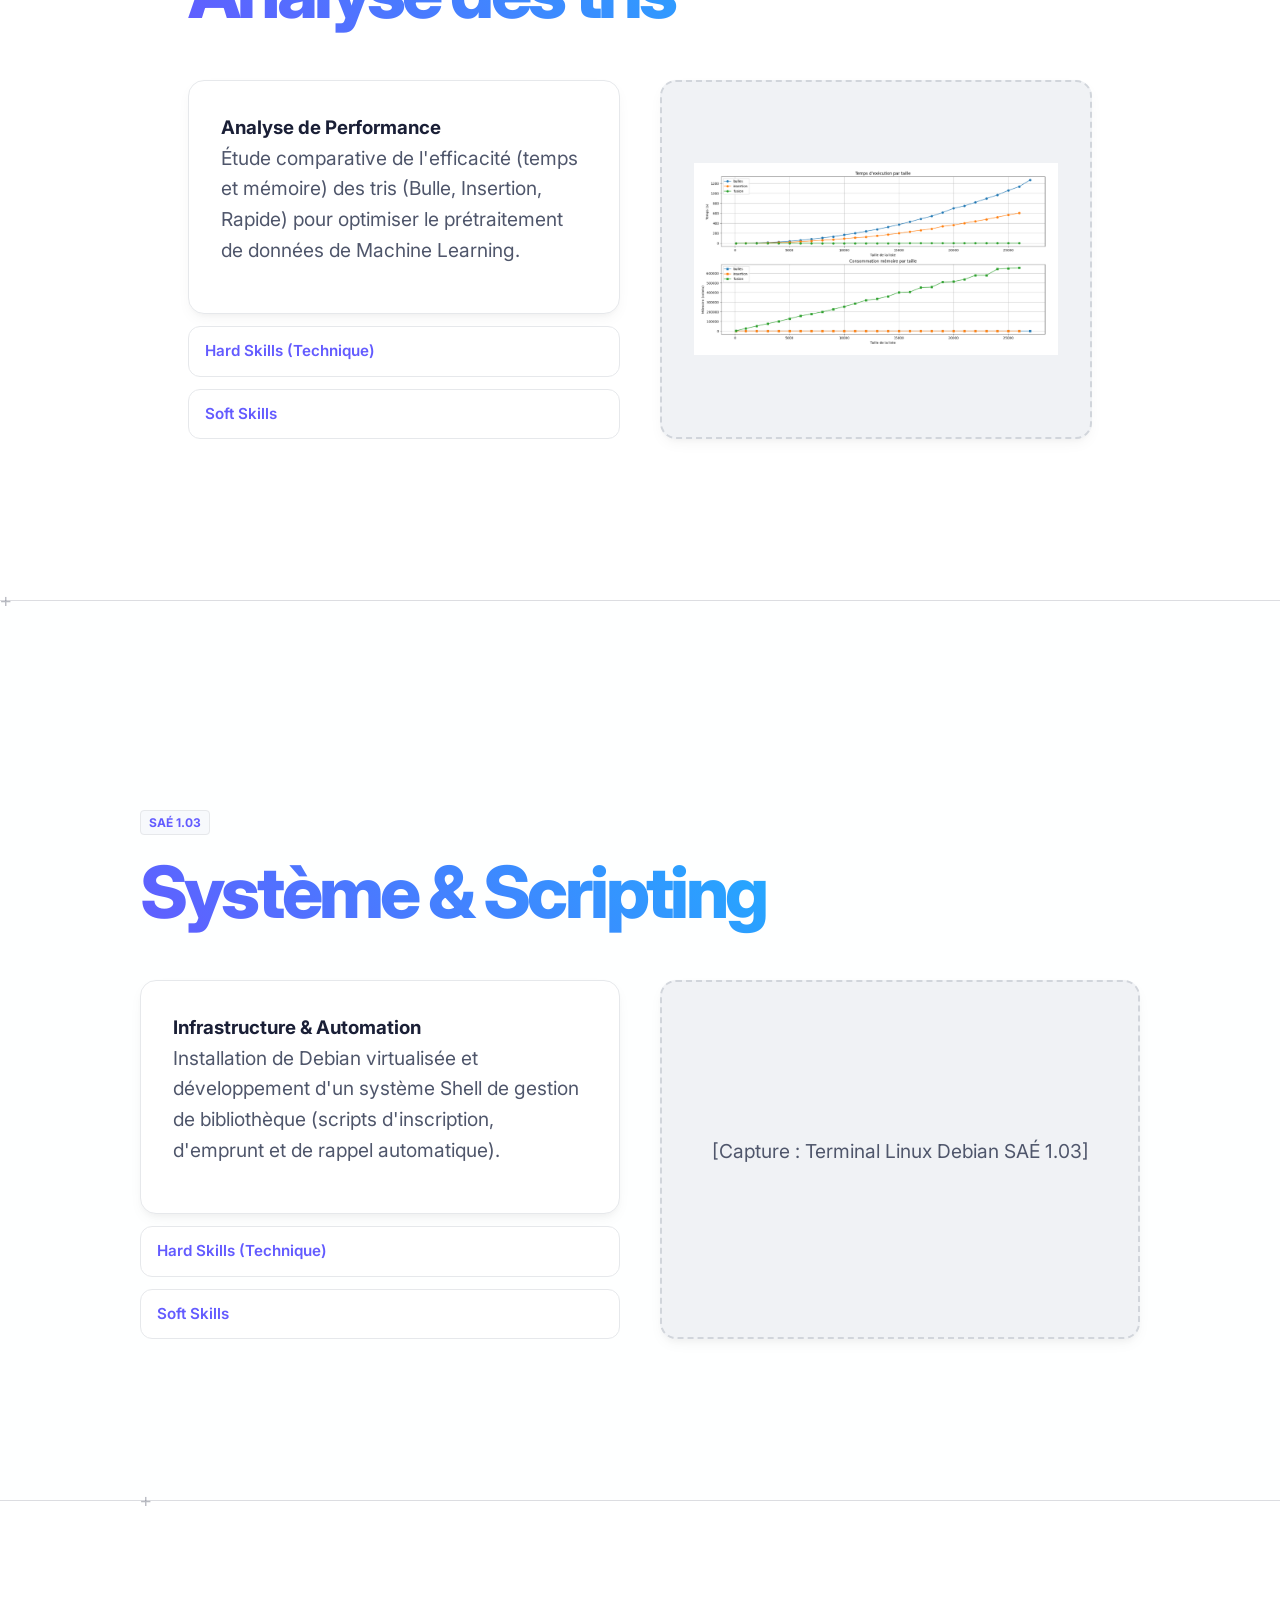
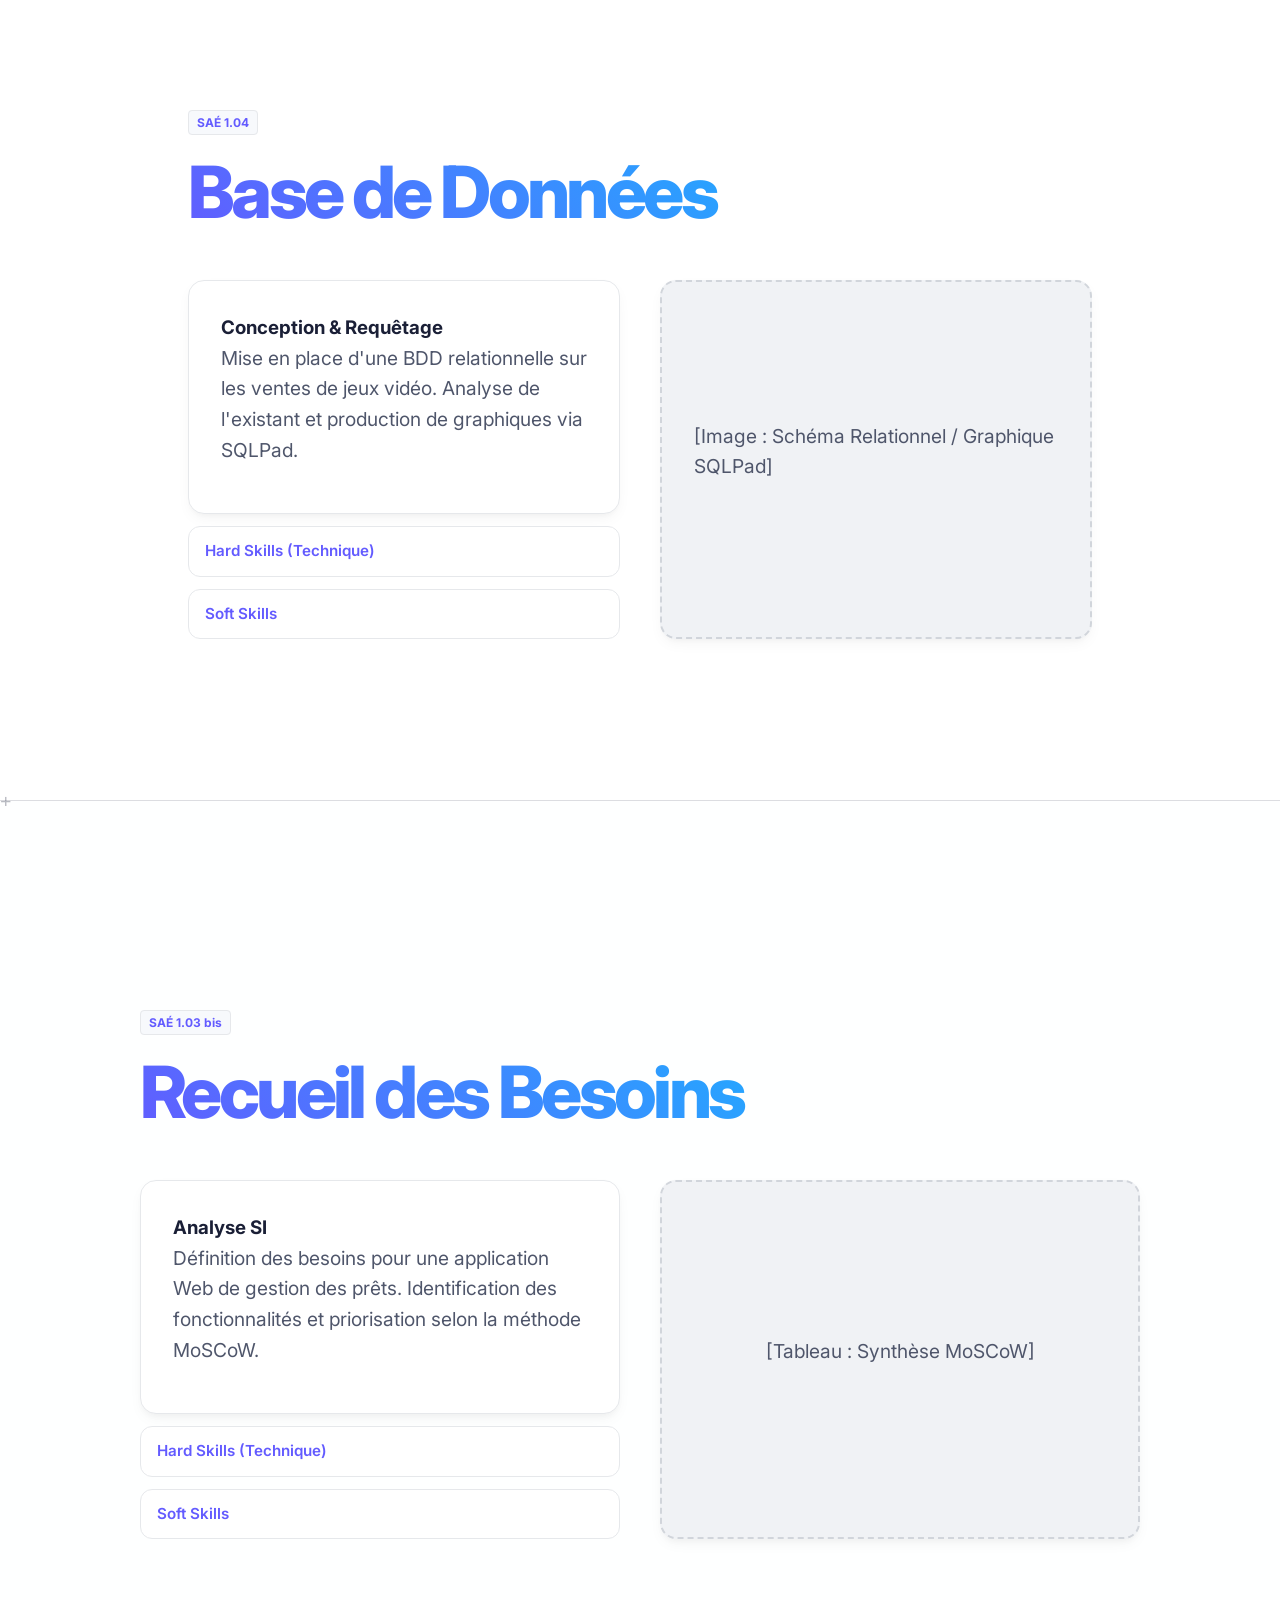
==== commit e5a71c4b: "fix: Correction de fautes d'orthographe et amélioration de la clarté du contenu" ====
--- a/index.html
+++ b/index.html
@@ -12,8 +12,8 @@
 <body>
 
     <section class="section" id="accueil">
-        <h1 class="text-gradient">Bougrini Hatim</h1>
-        <p class="subtitle">Mon Portfolio</p>
+        <h1 class="text-gradient">Mon Portfolio</h1>
+        <p class="subtitle">Bougrini Hatim</p>
             <div class="card" id="cat">
                 <p >‎ /\_/\<br>( o.o )<br>‎  > ^ <</p>
              </div>
@@ -24,7 +24,7 @@
         <h2>Qui suis-je ?</h2>
         <div class="card about-card">
             <p class="highlight-text">Un apprenti développeur</p>
-            <p>[Insérer un texte ici quand l'inspiration se fera ressentir]</p>
+            <p>[Insérer un texte ici quand l'inspiration se fera sentir]</p>
         </div>
     </section>
 
@@ -86,7 +86,7 @@
                 <details class="skills-dropdown">
                     <summary>En savoir plus</summary>
                     <div class="skills-content">
-                        <p>Conception d'applications encore en cours d'apprantissage au sein de l'IUT du limousin.</p>
+                        <p>Conception d'applications encore en cours d'apprentissage au sein de l'IUT du Limousin.</p>
                     </div>
                 </details>
             </div>
@@ -119,7 +119,7 @@
                 <details class="skills-dropdown">
                     <summary>En savoir plus</summary>
                     <div class="skills-content">
-                        <p>Étude de la complexité des tris via observation des couts en temp et en memoires, optimisation des performances.</p>
+                        <p>Étude de la complexité des tris via observation des coûts en temps et en mémoire, optimisation des performances.</p>
                     </div>
                 </details>
             </div>
@@ -130,7 +130,7 @@
                 <details class="skills-dropdown">
                     <summary>En savoir plus</summary>
                     <div class="skills-content">
-                        <p>Installation et configuration complète de postes de travail virtualisés. Pour configurer l'acces au systeme de gestion de la bibliotheque.</p>
+                        <p>Installation et configuration complète de postes de travail virtualisés. Pour configurer l'accès au système de gestion de la bibliothèque.</p>
                     </div>
                 </details>
             </div>
@@ -141,7 +141,7 @@
                 <details class="skills-dropdown">
                     <summary>En savoir plus</summary>
                     <div class="skills-content">
-                        <p>Elaboration lors de Td/Tp de site web en cours d'apprantissage au sein de l'IUT du limousin.</p>
+                        <p>Élaboration lors de TD/TP de site web en cours d'apprentissage au sein de l'IUT du Limousin.</p>
                     </div>
                 </details>
             </div>
@@ -153,7 +153,7 @@
    <nav class="project-nav">
     <a href="#accueil">Top</a>
     <a href="#about">À propos</a>
-    <a href="#skillsoft">Skillsoft</a>
+    <a href="#skillsoft">Soft Skills</a>
 
     <a href="#sutom">SUTOM</a>
     <a href="#tris">Tris</a>
@@ -202,7 +202,7 @@
     <section class="section project-full-page" id="tris">
         <div class="project-container">
             <span class="tag">SAÉ 1.02</span>
-            <h1 class="text-gradient">Annalyse des tris</h1>
+            <h1 class="text-gradient">Analyse des tris</h1>
             <div class="project-grid-layout">
                 <div class="project-info">
                     <div class="card">
@@ -264,7 +264,7 @@
                 </div>
                 <div class="project-visual">
                     <div class="card image-placeholder">
-                        <p>[Capture : Terminal Linux DebSAé1.03]</p>
+                        <p>[Capture : Terminal Linux Debian SAÉ 1.03]</p>
                     </div>
                 </div>
             </div>
